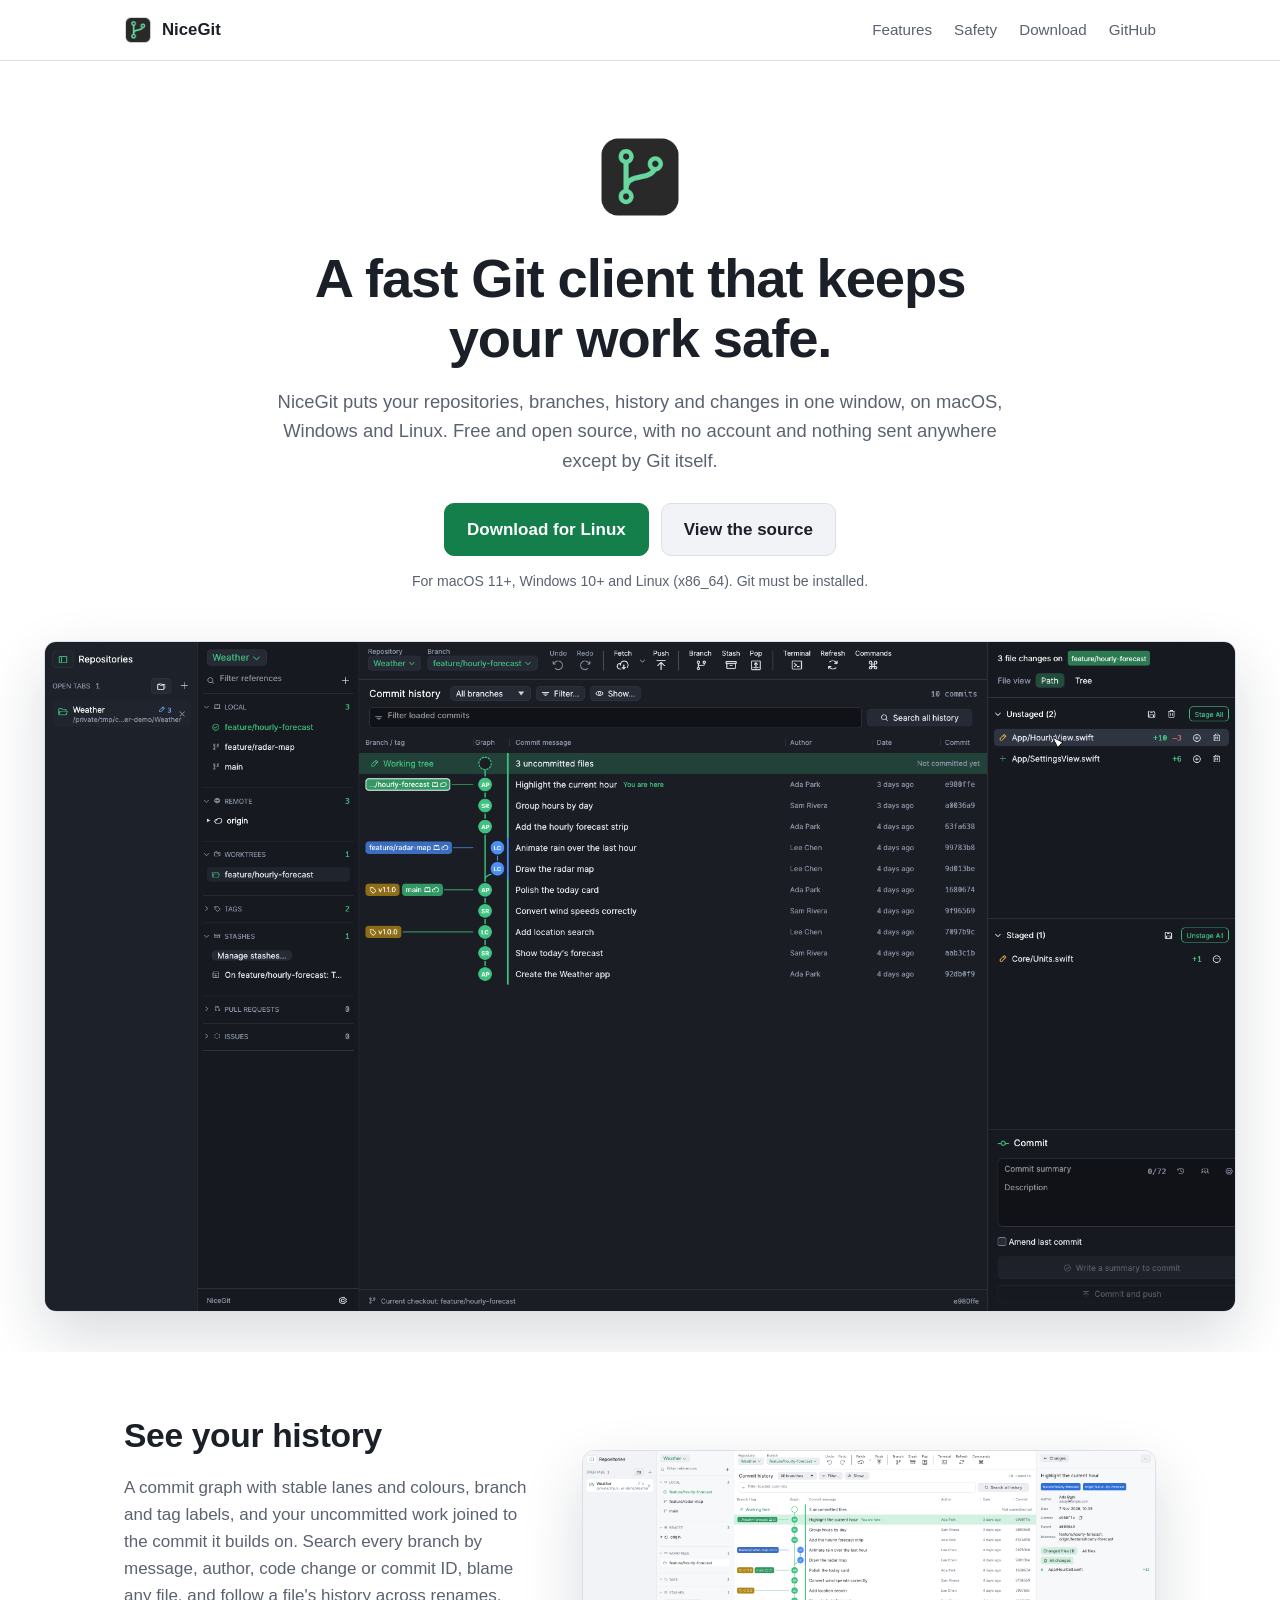
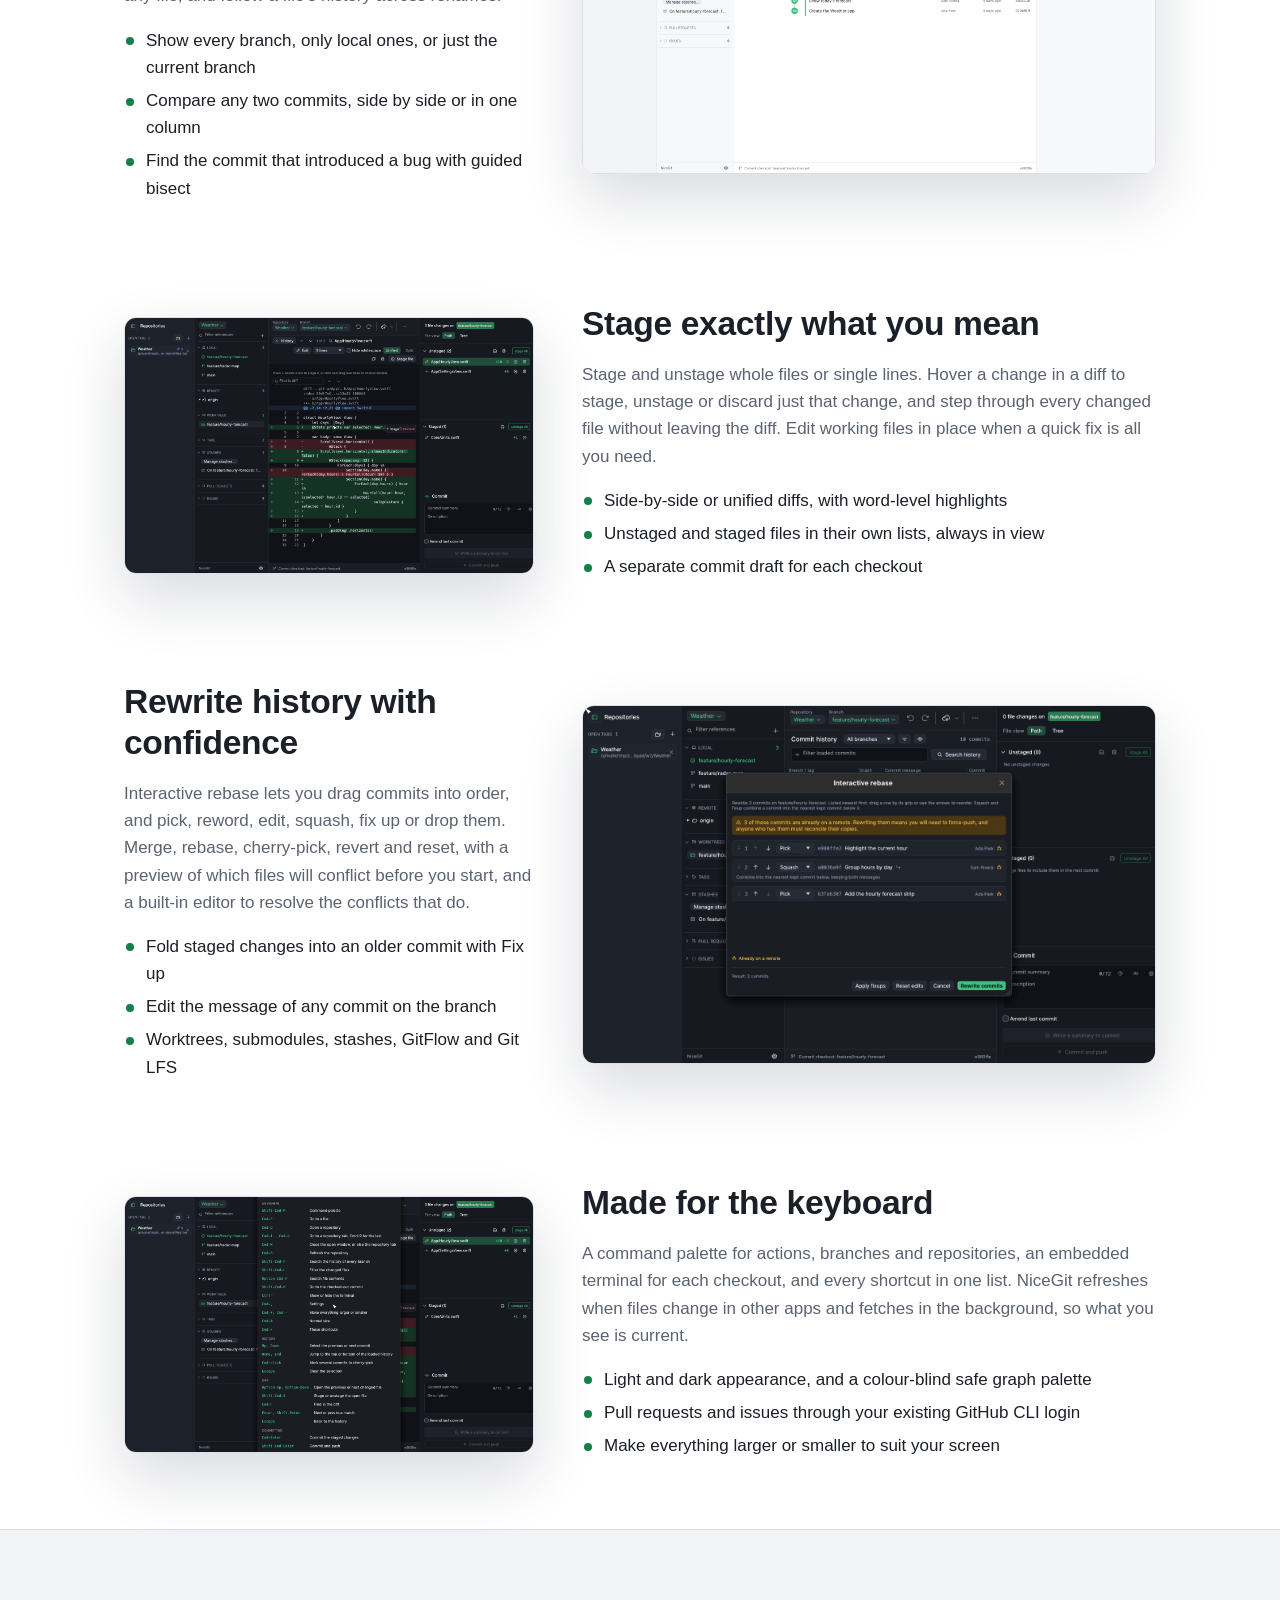
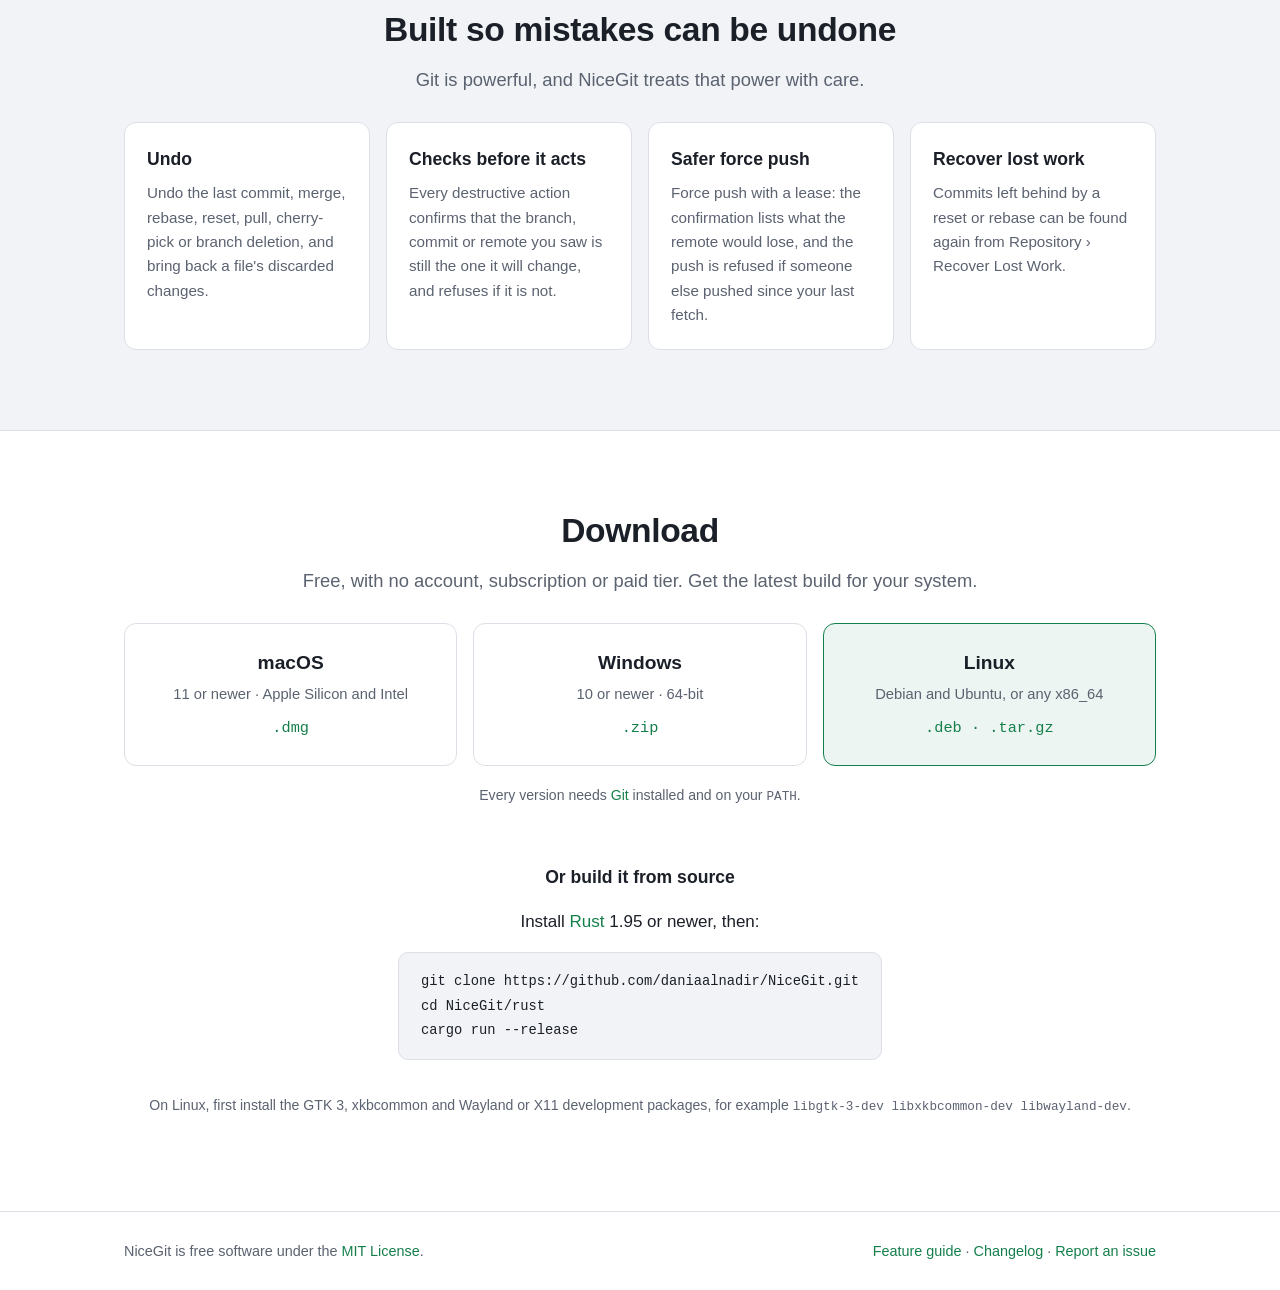
==== site/index.html @ d3bd8206 "Add a GitHub Pages website with screenshots of a demo repository" ====
<!doctype html>
<html lang="en">
<head>
  <meta charset="utf-8">
  <meta name="viewport" content="width=device-width, initial-scale=1">
  <title>NiceGit · A fast, free Git client</title>
  <meta name="description" content="NiceGit is a fast, free and open-source Git client for macOS, Windows and Linux. See your history, stage line by line, and rewrite history safely.">
  <meta property="og:title" content="NiceGit">
  <meta property="og:description" content="A fast, free and open-source Git client for macOS, Windows and Linux.">
  <meta property="og:image" content="https://daniaalnadir.github.io/NiceGit/images/history.png">
  <meta name="color-scheme" content="dark light">
  <link rel="icon" href="images/icon.png">
  <link rel="stylesheet" href="style.css">
</head>
<body>
  <header class="top">
    <div class="wrap top-row">
      <a class="brand" href="#">
        <img src="images/icon.png" alt="" width="28" height="28">
        <span>NiceGit</span>
      </a>
      <nav aria-label="Sections">
        <a href="#features">Features</a>
        <a href="#safety">Safety</a>
        <a href="#download">Download</a>
        <a href="https://github.com/daniaalnadir/NiceGit">GitHub</a>
      </nav>
    </div>
  </header>

  <main>
    <section class="hero">
      <div class="wrap">
        <img class="hero-icon" src="images/icon.png" alt="" width="88" height="88">
        <h1>A fast Git client that keeps your work safe.</h1>
        <p class="lead">
          NiceGit puts your repositories, branches, history and changes in one window, on
          macOS, Windows and Linux. Free and open source, with no account and nothing sent
          anywhere except by Git itself.
        </p>
        <div class="actions">
          <a class="button primary" id="download-primary" href="https://github.com/daniaalnadir/NiceGit/releases/latest">Download NiceGit</a>
          <a class="button" href="https://github.com/daniaalnadir/NiceGit">View the source</a>
        </div>
        <p class="small muted" id="download-note">For macOS 11+, Windows 10+ and Linux (x86_64). Git must be installed.</p>
      </div>
      <div class="wrap wide">
        <figure class="shot hero-shot">
          <img src="images/history.png" width="1920" height="1080"
               alt="NiceGit showing a commit graph with three branches and two tags, the authors and dates of each commit, and a list of staged and unstaged files">
        </figure>
      </div>
    </section>

    <section id="features" class="features">
      <div class="wrap">
        <div class="feature">
          <div class="text">
            <h2>See your history</h2>
            <p>
              A commit graph with stable lanes and colours, branch and tag labels, and your
              uncommitted work joined to the commit it builds on. Search every branch by
              message, author, code change or commit ID, blame any file, and follow a file's
              history across renames.
            </p>
            <ul>
              <li>Show every branch, only local ones, or just the current branch</li>
              <li>Compare any two commits, side by side or in one column</li>
              <li>Find the commit that introduced a bug with guided bisect</li>
            </ul>
          </div>
          <figure class="shot">
            <img src="images/inspector-light.png" width="1920" height="1080" loading="lazy"
                 alt="The light appearance, with a commit selected and its author, date, branches and changed files shown in the inspector">
          </figure>
        </div>

        <div class="feature flip">
          <div class="text">
            <h2>Stage exactly what you mean</h2>
            <p>
              Stage and unstage whole files or single lines. Hover a change in a diff to stage,
              unstage or discard just that change, and step through every changed file without
              leaving the diff. Edit working files in place when a quick fix is all you need.
            </p>
            <ul>
              <li>Side-by-side or unified diffs, with word-level highlights</li>
              <li>Unstaged and staged files in their own lists, always in view</li>
              <li>A separate commit draft for each checkout</li>
            </ul>
          </div>
          <figure class="shot">
            <img src="images/stage-lines.png" width="1440" height="900" loading="lazy"
                 alt="A diff of a Swift file with the changed words highlighted, and Stage and Discard buttons beside the change under the pointer">
          </figure>
        </div>

        <div class="feature">
          <div class="text">
            <h2>Rewrite history with confidence</h2>
            <p>
              Interactive rebase lets you drag commits into order, and pick, reword, edit,
              squash, fix up or drop them. Merge, rebase, cherry-pick, revert and reset, with a
              preview of which files will conflict before you start, and a built-in editor to
              resolve the conflicts that do.
            </p>
            <ul>
              <li>Fold staged changes into an older commit with Fix up</li>
              <li>Edit the message of any commit on the branch</li>
              <li>Worktrees, submodules, stashes, GitFlow and Git LFS</li>
            </ul>
          </div>
          <figure class="shot">
            <img src="images/rebase.png" width="1440" height="900" loading="lazy"
                 alt="The interactive rebase window listing three commits, one set to Squash, with a warning that they are already on a remote">
          </figure>
        </div>

        <div class="feature flip">
          <div class="text">
            <h2>Made for the keyboard</h2>
            <p>
              A command palette for actions, branches and repositories, an embedded terminal
              for each checkout, and every shortcut in one list. NiceGit refreshes when files
              change in other apps and fetches in the background, so what you see is current.
            </p>
            <ul>
              <li>Light and dark appearance, and a colour-blind safe graph palette</li>
              <li>Pull requests and issues through your existing GitHub CLI login</li>
              <li>Make everything larger or smaller to suit your screen</li>
            </ul>
          </div>
          <figure class="shot">
            <img src="images/shortcuts.png" width="1440" height="900" loading="lazy"
                 alt="The keyboard shortcuts list, grouped into Anywhere, History, Diff and Committing">
          </figure>
        </div>
      </div>
    </section>

    <section id="safety" class="safety">
      <div class="wrap">
        <h2>Built so mistakes can be undone</h2>
        <p class="lead">Git is powerful, and NiceGit treats that power with care.</p>
        <div class="cards">
          <div class="card">
            <h3>Undo</h3>
            <p>Undo the last commit, merge, rebase, reset, pull, cherry-pick or branch deletion, and bring back a file's discarded changes.</p>
          </div>
          <div class="card">
            <h3>Checks before it acts</h3>
            <p>Every destructive action confirms that the branch, commit or remote you saw is still the one it will change, and refuses if it is not.</p>
          </div>
          <div class="card">
            <h3>Safer force push</h3>
            <p>Force push with a lease: the confirmation lists what the remote would lose, and the push is refused if someone else pushed since your last fetch.</p>
          </div>
          <div class="card">
            <h3>Recover lost work</h3>
            <p>Commits left behind by a reset or rebase can be found again from Repository › Recover Lost Work.</p>
          </div>
        </div>
      </div>
    </section>

    <section id="download" class="download">
      <div class="wrap">
        <h2>Download</h2>
        <p class="lead">Free, with no account, subscription or paid tier. Get the latest build for your system.</p>
        <div class="platforms">
          <a class="platform" data-os="mac" href="https://github.com/daniaalnadir/NiceGit/releases/latest">
            <strong>macOS</strong>
            <span>11 or newer · Apple Silicon and Intel</span>
            <code>.dmg</code>
          </a>
          <a class="platform" data-os="windows" href="https://github.com/daniaalnadir/NiceGit/releases/latest">
            <strong>Windows</strong>
            <span>10 or newer · 64-bit</span>
            <code>.zip</code>
          </a>
          <a class="platform" data-os="linux" href="https://github.com/daniaalnadir/NiceGit/releases/latest">
            <strong>Linux</strong>
            <span>Debian and Ubuntu, or any x86_64</span>
            <code>.deb · .tar.gz</code>
          </a>
        </div>
        <p class="muted small">Every version needs <a href="https://git-scm.com/downloads">Git</a> installed and on your <code>PATH</code>.</p>

        <h3 class="build-title">Or build it from source</h3>
        <p>Install <a href="https://rustup.rs">Rust</a> 1.95 or newer, then:</p>
        <pre><code>git clone https://github.com/daniaalnadir/NiceGit.git
cd NiceGit/rust
cargo run --release</code></pre>
        <p class="muted small">
          On Linux, first install the GTK 3, xkbcommon and Wayland or X11 development packages,
          for example <code>libgtk-3-dev libxkbcommon-dev libwayland-dev</code>.
        </p>
      </div>
    </section>
  </main>

  <footer>
    <div class="wrap footer-row">
      <span>NiceGit is free software under the <a href="https://github.com/daniaalnadir/NiceGit/blob/main/LICENSE">MIT License</a>.</span>
      <span>
        <a href="https://github.com/daniaalnadir/NiceGit/blob/main/docs/FEATURES.md">Feature guide</a> ·
        <a href="https://github.com/daniaalnadir/NiceGit/blob/main/CHANGELOG.md">Changelog</a> ·
        <a href="https://github.com/daniaalnadir/NiceGit/issues">Report an issue</a>
      </span>
    </div>
  </footer>

  <script>
    // Name the visitor's system on the main button and highlight its download.
    (function () {
      var ua = navigator.userAgent;
      var os = /Mac/.test(ua) && !/iPhone|iPad/.test(ua) ? "mac" : /Windows/.test(ua) ? "windows" : /Linux/.test(ua) && !/Android/.test(ua) ? "linux" : null;
      var names = { mac: "macOS", windows: "Windows", linux: "Linux" };
      if (!os) return;
      document.getElementById("download-primary").textContent = "Download for " + names[os];
      var card = document.querySelector('.platform[data-os="' + os + '"]');
      if (card) card.classList.add("current");
    })();
  </script>
</body>
</html>
---- site/style.css ----
/* NiceGit's website. Colours follow the app's own dark and light themes (rust/crates/nicegit/src/theme.rs). */

:root {
  --bg: #15181e;
  --surface: #1d2129;
  --card: #20242d;
  --border: #2e333e;
  --text: #e8ebf0;
  --muted: #8a93a6;
  --accent: #3fc17f;
  --accent-text: #0d1a12;
  --accent-soft: rgba(63, 193, 127, 0.12);
  --shadow: 0 24px 60px rgba(0, 0, 0, 0.45);
  --radius: 12px;
  color-scheme: dark;
}

@media (prefers-color-scheme: light) {
  :root {
    --bg: #ffffff;
    --surface: #f1f3f6;
    --card: #ffffff;
    --border: #dce0e6;
    --text: #1b1f27;
    --muted: #5b6270;
    --accent: #157f4b;
    --accent-text: #ffffff;
    --accent-soft: rgba(21, 127, 75, 0.08);
    --shadow: 0 24px 60px rgba(20, 30, 50, 0.16);
    color-scheme: light;
  }
}

* { box-sizing: border-box; }

html { scroll-behavior: smooth; }

/* Sections reached from the menu clear the sticky header. */
section[id] { scroll-margin-top: 60px; }

body {
  margin: 0;
  background: var(--bg);
  color: var(--text);
  font: 17px/1.6 -apple-system, BlinkMacSystemFont, "Segoe UI", Inter, Roboto, "Helvetica Neue", Arial, sans-serif;
  -webkit-font-smoothing: antialiased;
}

a { color: var(--accent); text-decoration: none; }
a:hover { text-decoration: underline; }

code, pre { font-family: ui-monospace, "SF Mono", Menlo, Consolas, monospace; font-size: 0.9em; }

.wrap { max-width: 1080px; margin: 0 auto; padding: 0 24px; }
.wrap.wide { max-width: 1240px; }

.muted { color: var(--muted); }
.small { font-size: 0.88rem; }

/* Header */

.top {
  position: sticky;
  top: 0;
  z-index: 10;
  background: color-mix(in srgb, var(--bg) 85%, transparent);
  backdrop-filter: blur(12px);
  -webkit-backdrop-filter: blur(12px);
  border-bottom: 1px solid var(--border);
}

.top-row { display: flex; align-items: center; justify-content: space-between; height: 60px; gap: 16px; }

.brand { display: flex; align-items: center; gap: 10px; color: var(--text); font-weight: 650; font-size: 1.05rem; }
.brand:hover { text-decoration: none; }
.brand img { border-radius: 7px; }

nav { display: flex; gap: 22px; }
nav a { color: var(--muted); font-size: 0.95rem; }
nav a:hover { color: var(--text); text-decoration: none; }

/* Hero */

.hero { padding: 72px 0 40px; text-align: center; overflow: hidden; }
.hero-icon { border-radius: 20px; margin-bottom: 20px; }

h1 {
  font-size: clamp(2.1rem, 5vw, 3.4rem);
  line-height: 1.1;
  letter-spacing: -0.02em;
  margin: 0 auto 18px;
  max-width: 14em;
}

h2 { font-size: clamp(1.6rem, 3.2vw, 2.1rem); line-height: 1.2; letter-spacing: -0.01em; margin: 0 0 14px; }
h3 { font-size: 1.1rem; margin: 0 0 8px; }

.lead { color: var(--muted); font-size: 1.15rem; max-width: 40em; margin: 0 auto 28px; }

.actions { display: flex; flex-wrap: wrap; gap: 12px; justify-content: center; margin-bottom: 14px; }

.button {
  display: inline-block;
  padding: 12px 22px;
  border-radius: 10px;
  border: 1px solid var(--border);
  background: var(--surface);
  color: var(--text);
  font-weight: 600;
}
.button:hover { text-decoration: none; border-color: var(--accent); }
.button.primary { background: var(--accent); border-color: var(--accent); color: var(--accent-text); }
.button.primary:hover { filter: brightness(1.08); }

.shot { margin: 0; }
.shot img {
  display: block;
  width: 100%;
  height: auto;
  border-radius: var(--radius);
  border: 1px solid var(--border);
  box-shadow: var(--shadow);
}

.hero-shot { margin-top: 48px; }

/* Features */

.features { padding: 64px 0; }

.feature {
  display: grid;
  grid-template-columns: 5fr 7fr;
  gap: 48px;
  align-items: center;
  margin-bottom: 96px;
}
.feature:last-child { margin-bottom: 0; }
.feature.flip .text { order: 2; }

.feature p { color: var(--muted); }
.feature ul { padding: 0; margin: 16px 0 0; list-style: none; }
.feature li { position: relative; padding-left: 22px; margin: 6px 0; }
.feature li::before {
  content: "";
  position: absolute;
  left: 2px;
  top: 0.62em;
  width: 8px;
  height: 8px;
  border-radius: 50%;
  background: var(--accent);
}

/* Safety */

.safety { padding: 80px 0; background: var(--surface); border-block: 1px solid var(--border); text-align: center; }
.cards { display: grid; grid-template-columns: repeat(4, 1fr); gap: 16px; text-align: left; }
.card { background: var(--card); border: 1px solid var(--border); border-radius: var(--radius); padding: 22px; }
.card p { color: var(--muted); margin: 0; font-size: 0.95rem; }

/* Download */

.download { padding: 80px 0; text-align: center; }
.platforms { display: grid; grid-template-columns: repeat(3, 1fr); gap: 16px; margin-bottom: 18px; }

.platform {
  display: flex;
  flex-direction: column;
  gap: 4px;
  padding: 24px;
  border-radius: var(--radius);
  border: 1px solid var(--border);
  background: var(--card);
  color: var(--text);
}
.platform:hover { text-decoration: none; border-color: var(--accent); }
.platform strong { font-size: 1.2rem; }
.platform span { color: var(--muted); font-size: 0.92rem; }
.platform code { color: var(--accent); margin-top: 6px; }
.platform.current { border-color: var(--accent); background: var(--accent-soft); }

.build-title { margin-top: 56px; }

pre {
  display: inline-block;
  text-align: left;
  background: var(--surface);
  border: 1px solid var(--border);
  border-radius: 10px;
  padding: 16px 22px;
  margin: 0 0 12px;
  max-width: 100%;
  overflow-x: auto;
}

/* Footer */

footer { border-top: 1px solid var(--border); padding: 28px 0; color: var(--muted); font-size: 0.9rem; }
.footer-row { display: flex; flex-wrap: wrap; justify-content: space-between; gap: 12px; }

/* Narrow screens */

@media (max-width: 860px) {
  .feature { grid-template-columns: 1fr; gap: 24px; margin-bottom: 64px; }
  .feature.flip .text { order: 0; }
  .cards { grid-template-columns: 1fr 1fr; }
  .platforms { grid-template-columns: 1fr; }
}

@media (max-width: 560px) {
  .wrap { padding: 0 16px; }
  nav { gap: 14px; }
  nav a:not(:last-child):not([href="#download"]) { display: none; }
  .hero { padding-top: 48px; }
  .cards { grid-template-columns: 1fr; }
}
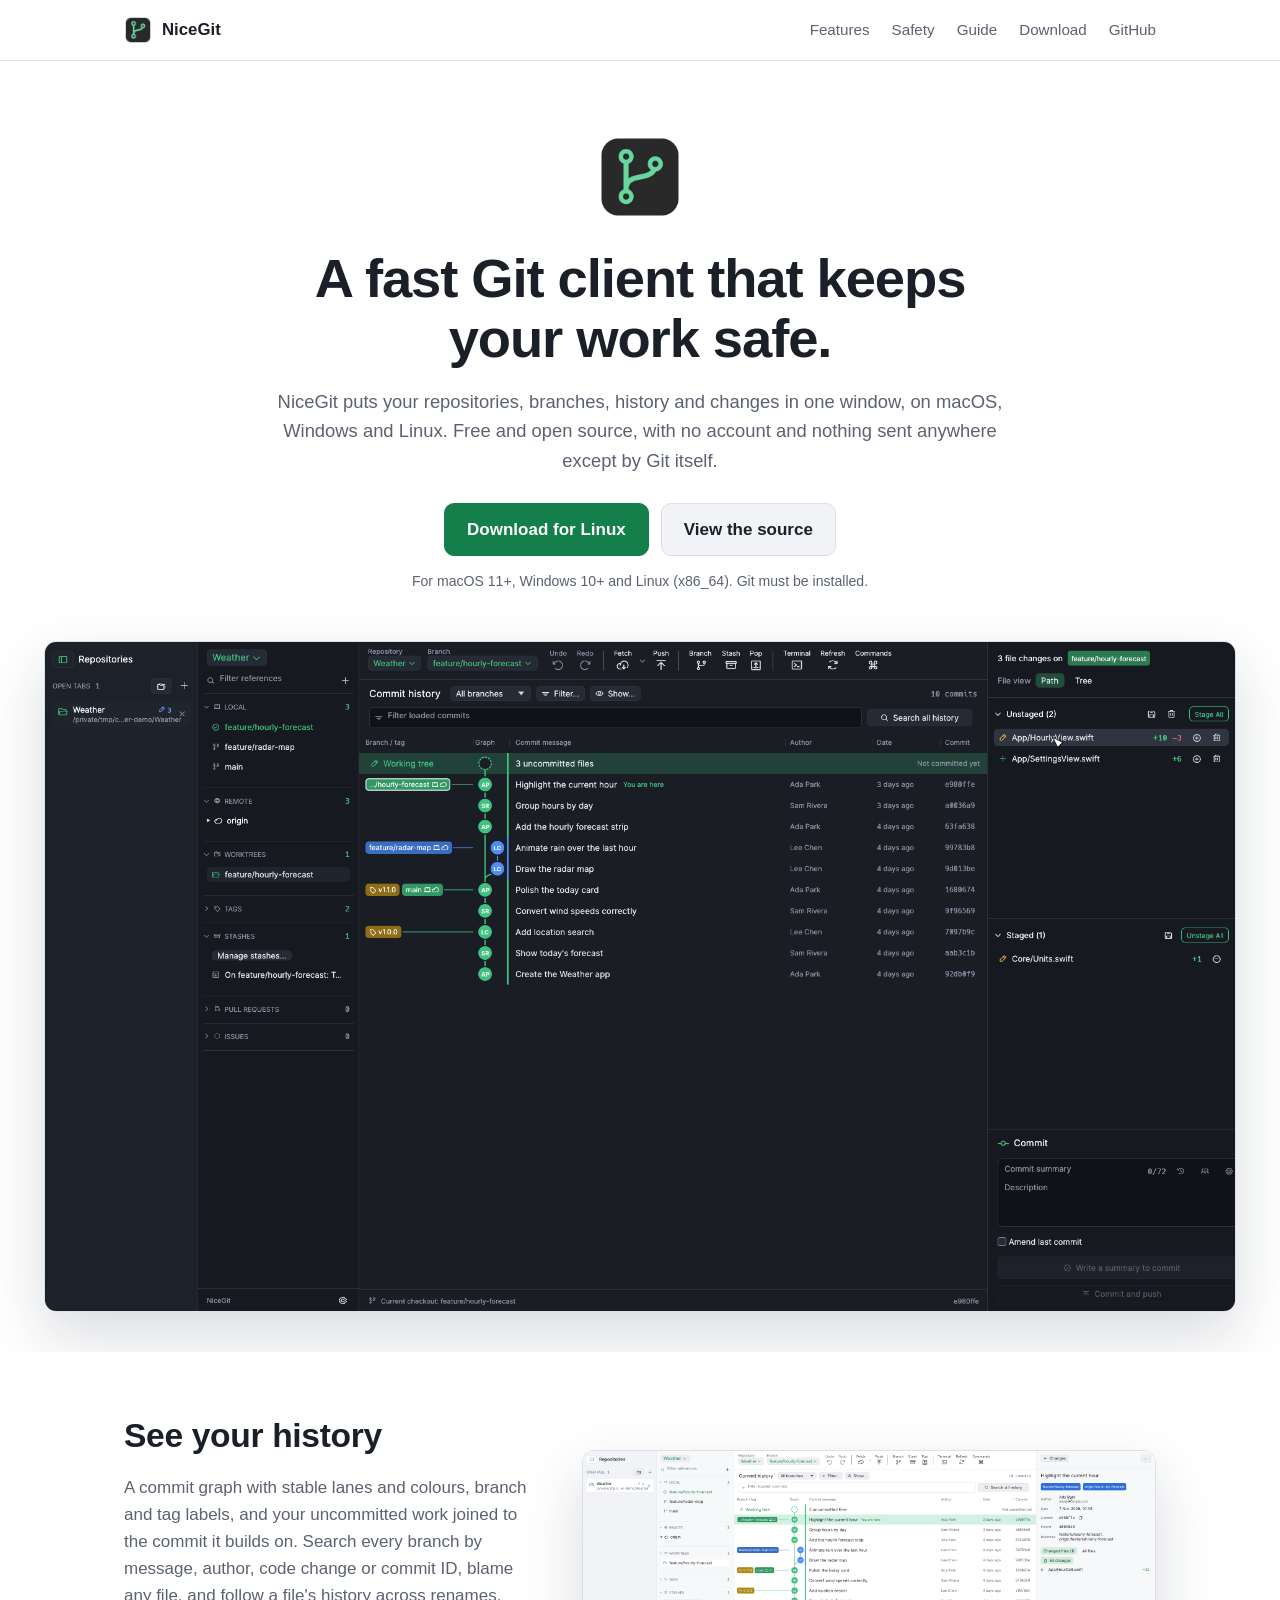
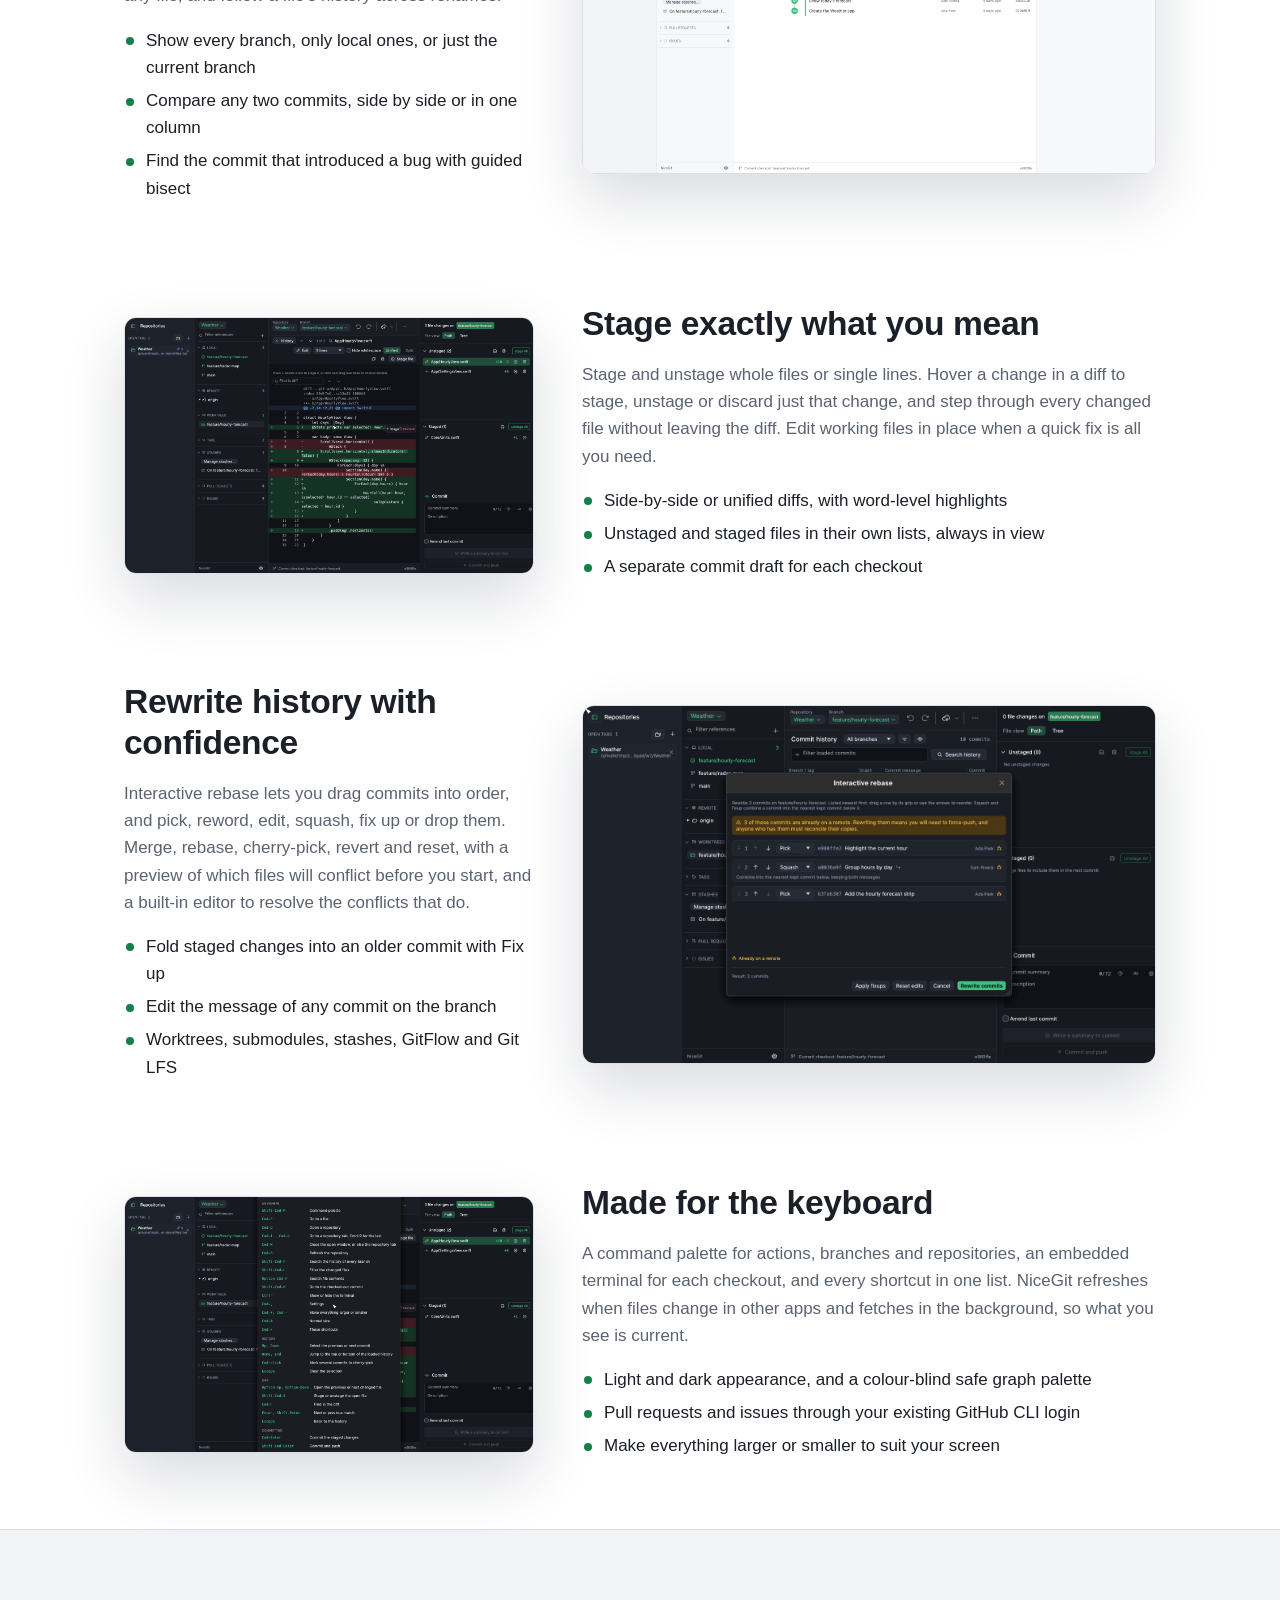
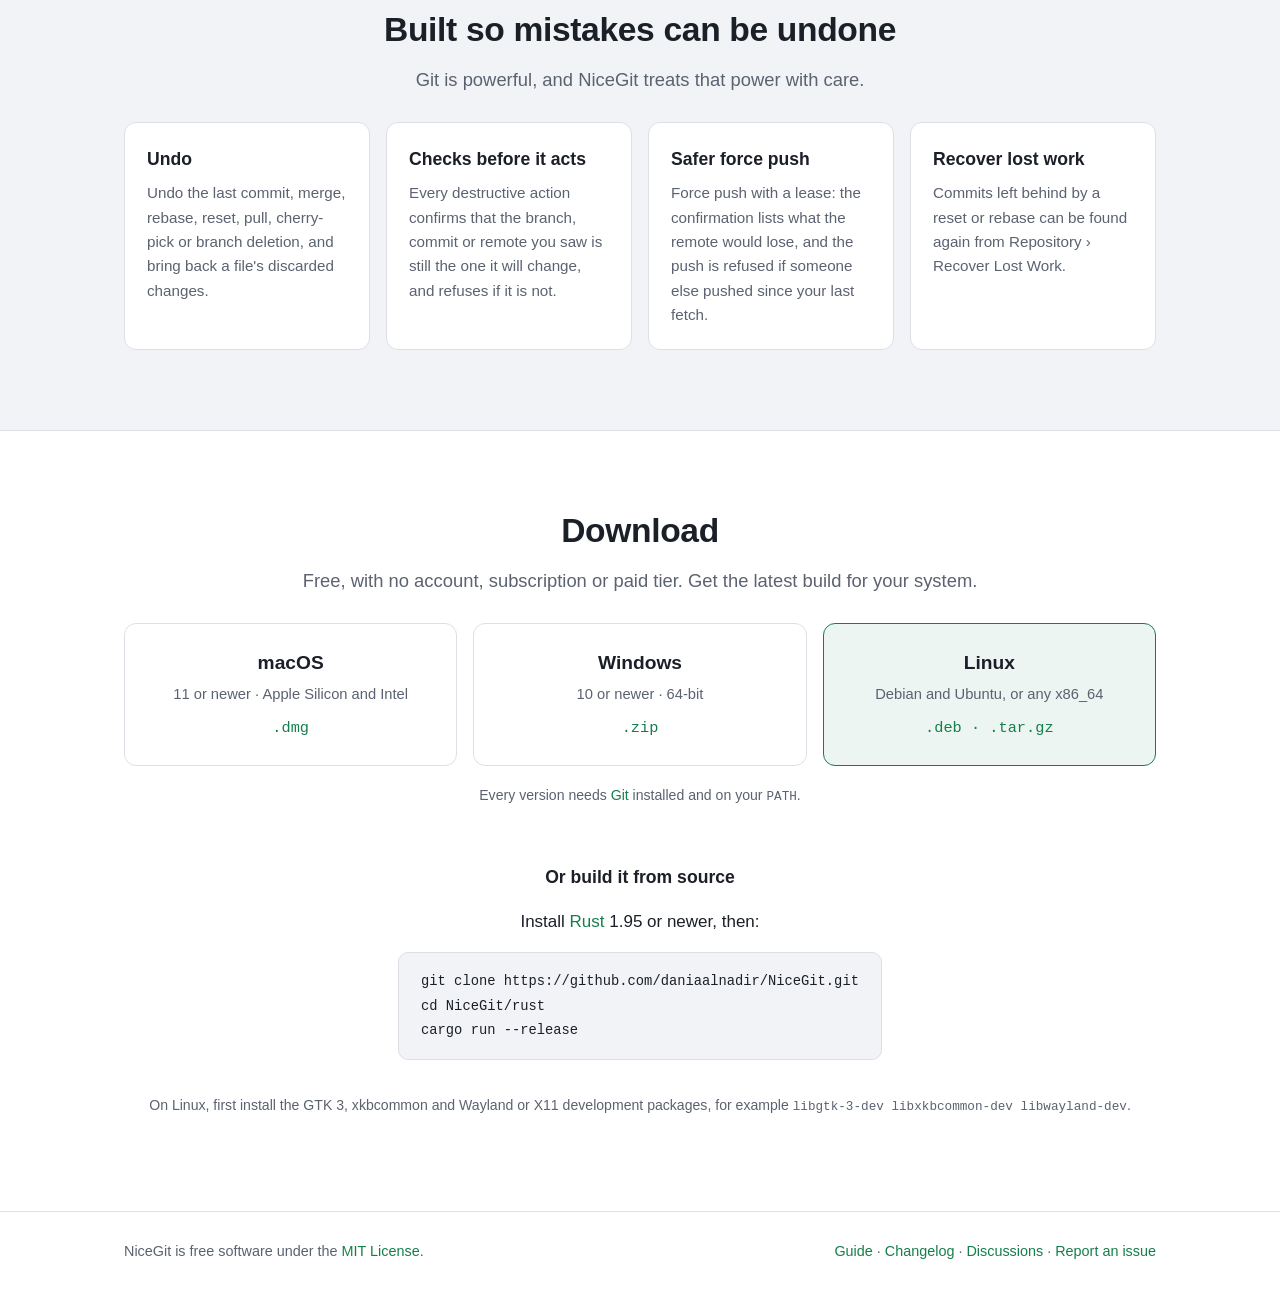
==== commit 6fd1991d: "Add package-manager publishing, optional Windows signing, a feature request template, and a website " ====
--- a/site/index.html
+++ b/site/index.html
@@ -22,6 +22,7 @@
       <nav aria-label="Sections">
         <a href="#features">Features</a>
         <a href="#safety">Safety</a>
+        <a href="guide.html">Guide</a>
         <a href="#download">Download</a>
         <a href="https://github.com/daniaalnadir/NiceGit">GitHub</a>
       </nav>
@@ -203,8 +204,9 @@
     <div class="wrap footer-row">
       <span>NiceGit is free software under the <a href="https://github.com/daniaalnadir/NiceGit/blob/main/LICENSE">MIT License</a>.</span>
       <span>
-        <a href="https://github.com/daniaalnadir/NiceGit/blob/main/docs/FEATURES.md">Feature guide</a> ·
+        <a href="guide.html">Guide</a> ·
         <a href="https://github.com/daniaalnadir/NiceGit/blob/main/CHANGELOG.md">Changelog</a> ·
+        <a href="https://github.com/daniaalnadir/NiceGit/discussions">Discussions</a> ·
         <a href="https://github.com/daniaalnadir/NiceGit/issues">Report an issue</a>
       </span>
     </div>
--- a/site/style.css
+++ b/site/style.css
@@ -194,6 +194,23 @@
   overflow-x: auto;
 }
 
+/* Guide */
+
+.guide { display: grid; grid-template-columns: 200px minmax(0, 1fr); gap: 48px; padding-top: 48px; padding-bottom: 80px; }
+.toc { position: sticky; top: 84px; align-self: start; display: flex; flex-direction: column; gap: 6px; font-size: 0.92rem; }
+.toc strong { color: var(--muted); font-size: 0.78rem; text-transform: uppercase; letter-spacing: 0.06em; margin-bottom: 4px; }
+.toc a { color: var(--muted); }
+.toc a:hover { color: var(--text); text-decoration: none; }
+.doc h1 { text-align: left; margin: 0 0 12px; max-width: none; font-size: clamp(2rem, 4vw, 2.6rem); }
+.doc h2 { margin-top: 48px; }
+.doc section { scroll-margin-top: 72px; }
+.doc li { margin: 6px 0; }
+.doc .shot { margin: 20px 0; }
+.lead-left { color: var(--muted); font-size: 1.1rem; margin: 0 0 12px; }
+.note { background: var(--surface); border: 1px solid var(--border); border-radius: 10px; padding: 10px 14px; font-size: 0.92rem; color: var(--muted); }
+kbd { font-family: ui-monospace, "SF Mono", Menlo, Consolas, monospace; font-size: 0.85em; padding: 1px 6px; border: 1px solid var(--border); border-bottom-width: 2px; border-radius: 5px; background: var(--surface); white-space: nowrap; }
+nav a[aria-current="page"] { color: var(--text); }
+
 /* Footer */
 
 footer { border-top: 1px solid var(--border); padding: 28px 0; color: var(--muted); font-size: 0.9rem; }
@@ -202,6 +219,9 @@
 /* Narrow screens */
 
 @media (max-width: 860px) {
+  .guide { grid-template-columns: 1fr; gap: 24px; }
+  .toc { position: static; flex-direction: row; flex-wrap: wrap; gap: 6px 14px; }
+  .toc strong { width: 100%; }
   .feature { grid-template-columns: 1fr; gap: 24px; margin-bottom: 64px; }
   .feature.flip .text { order: 0; }
   .cards { grid-template-columns: 1fr 1fr; }
@@ -211,7 +231,7 @@
 @media (max-width: 560px) {
   .wrap { padding: 0 16px; }
   nav { gap: 14px; }
-  nav a:not(:last-child):not([href="#download"]) { display: none; }
+  nav a:not(:last-child):not([href$="#download"]) { display: none; }
   .hero { padding-top: 48px; }
   .cards { grid-template-columns: 1fr; }
 }
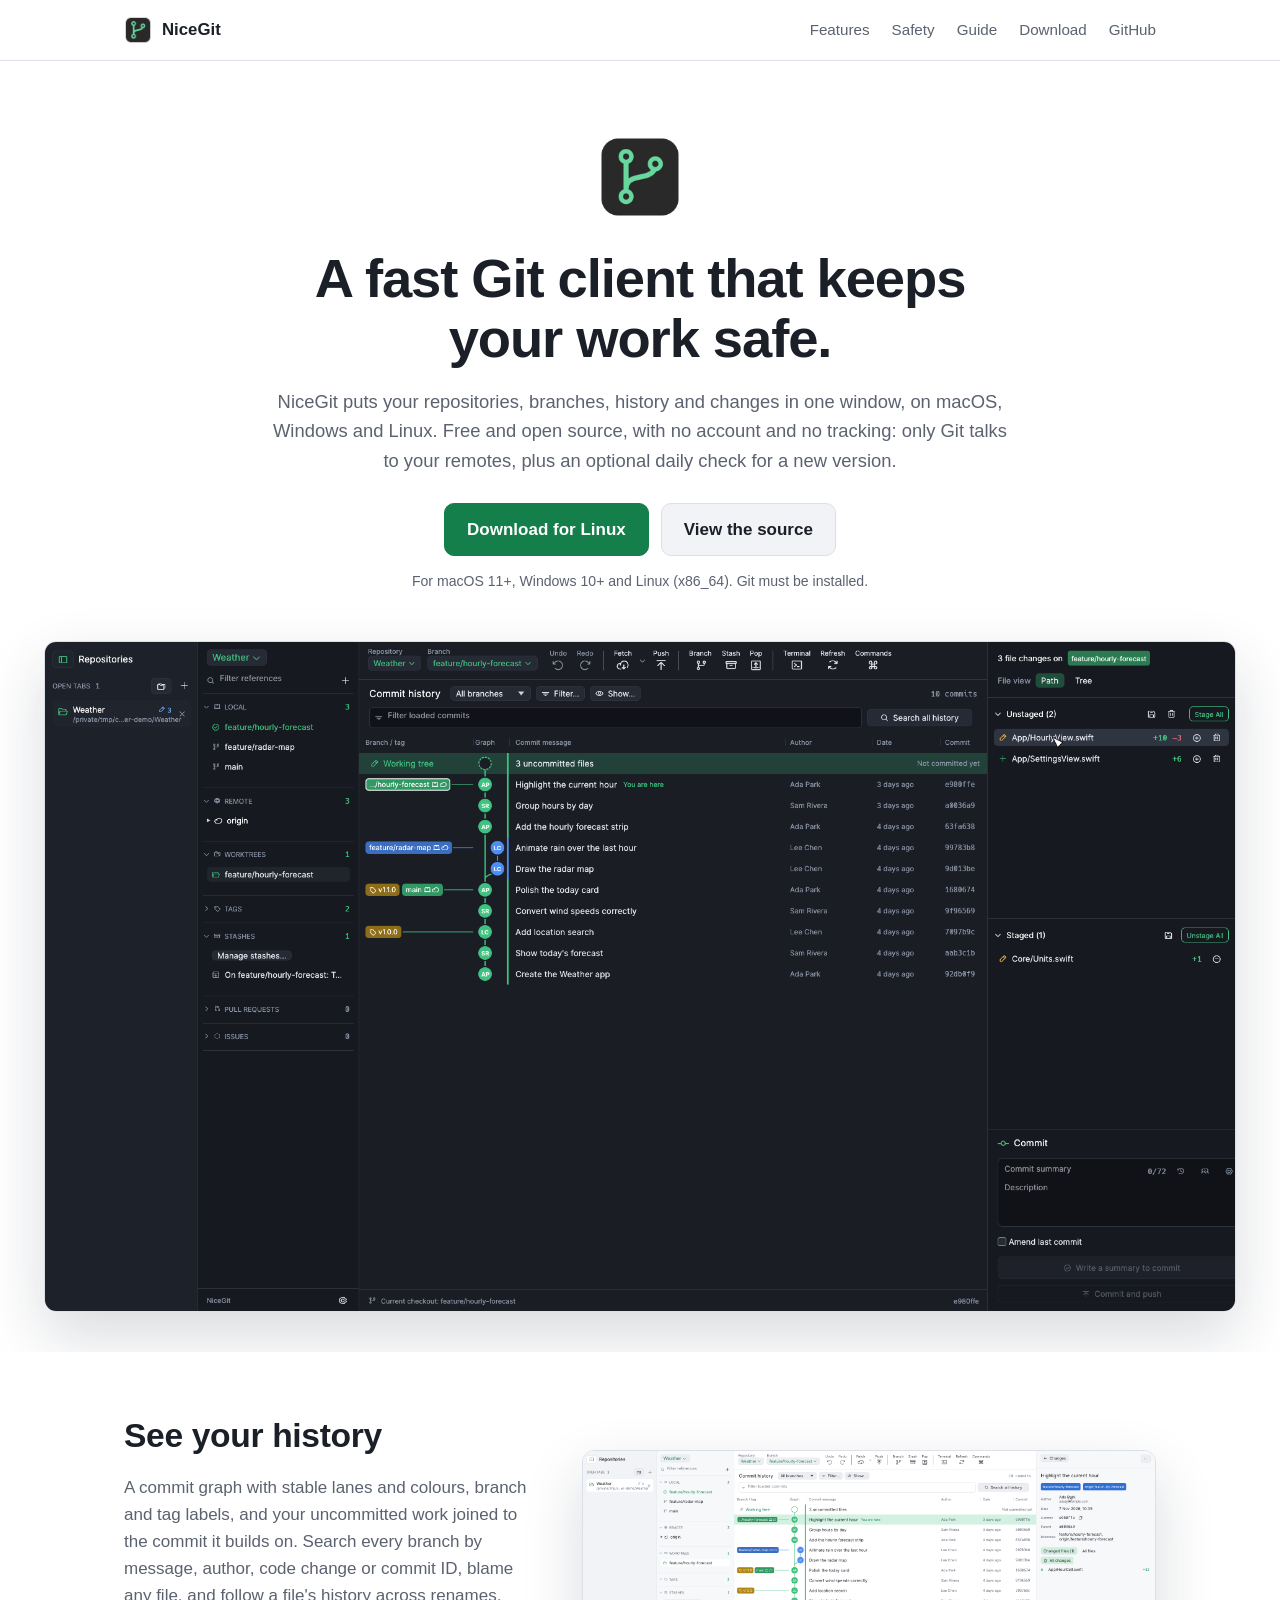
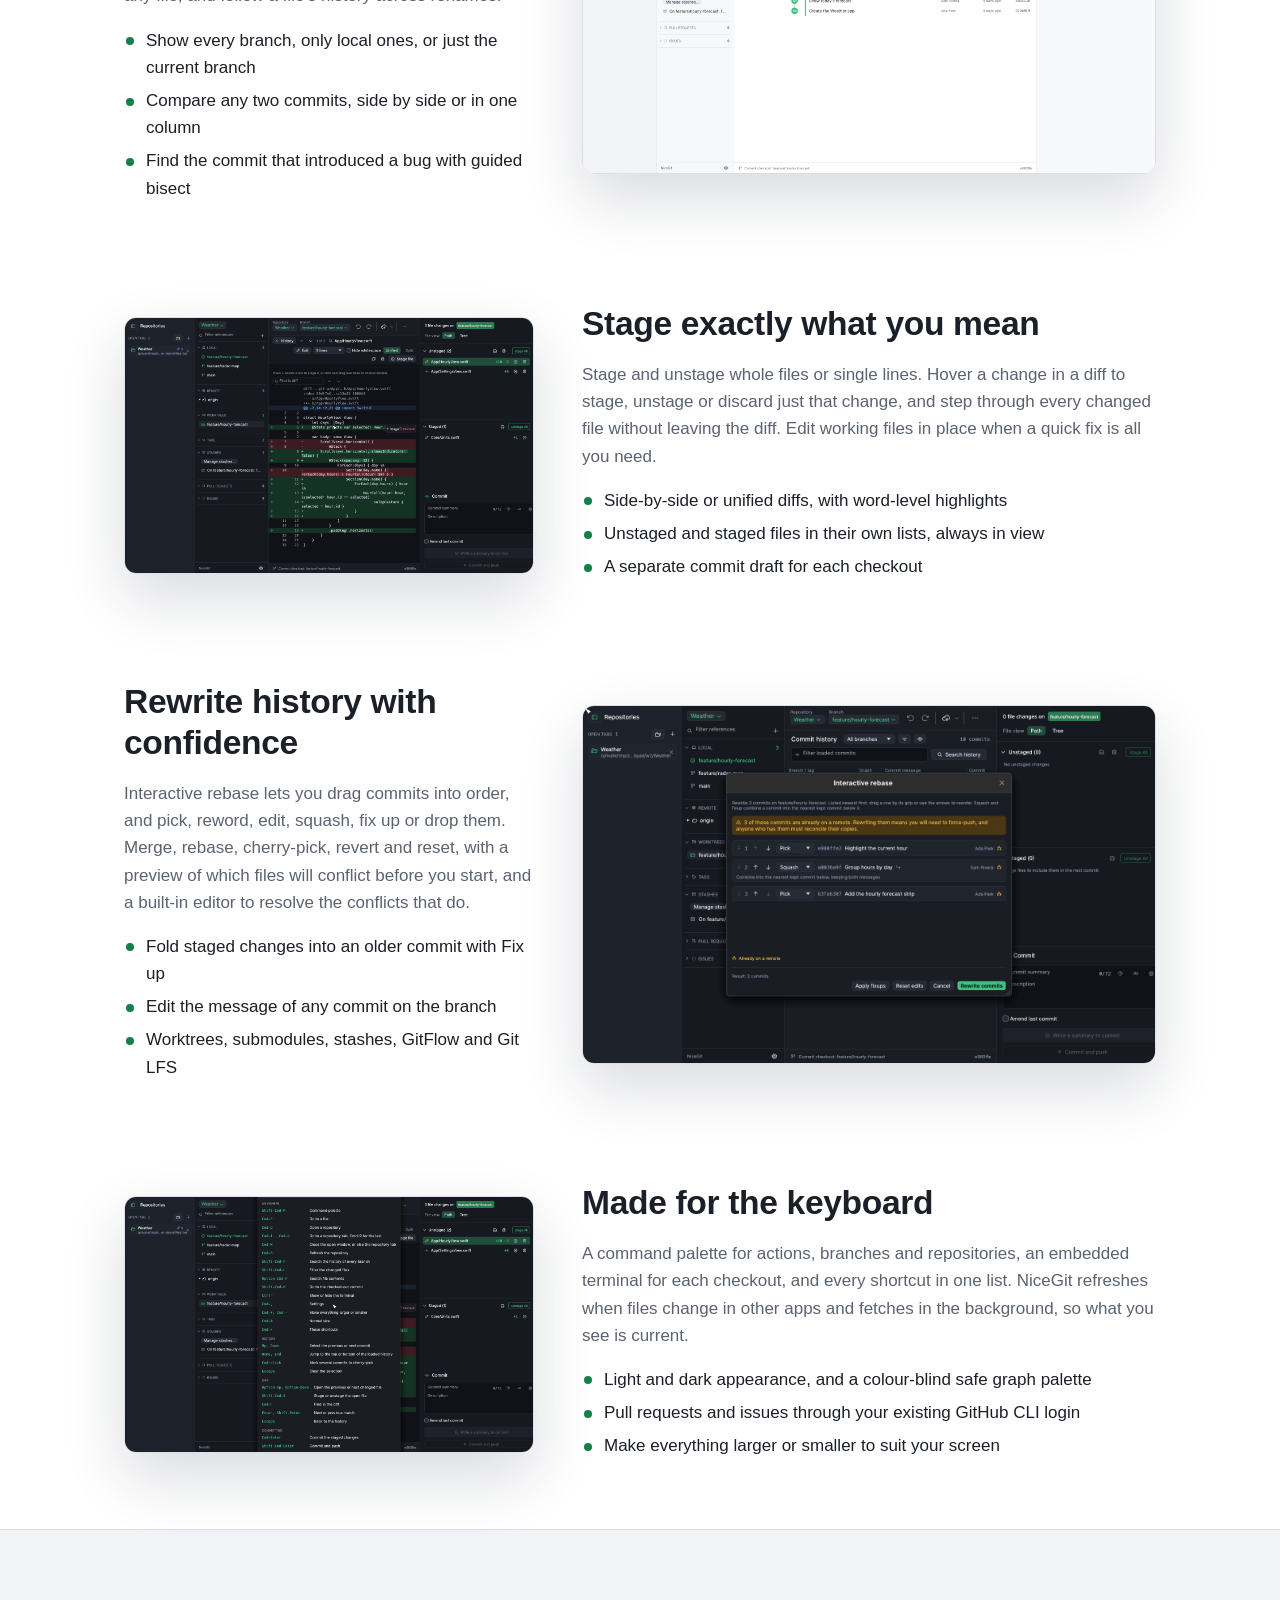
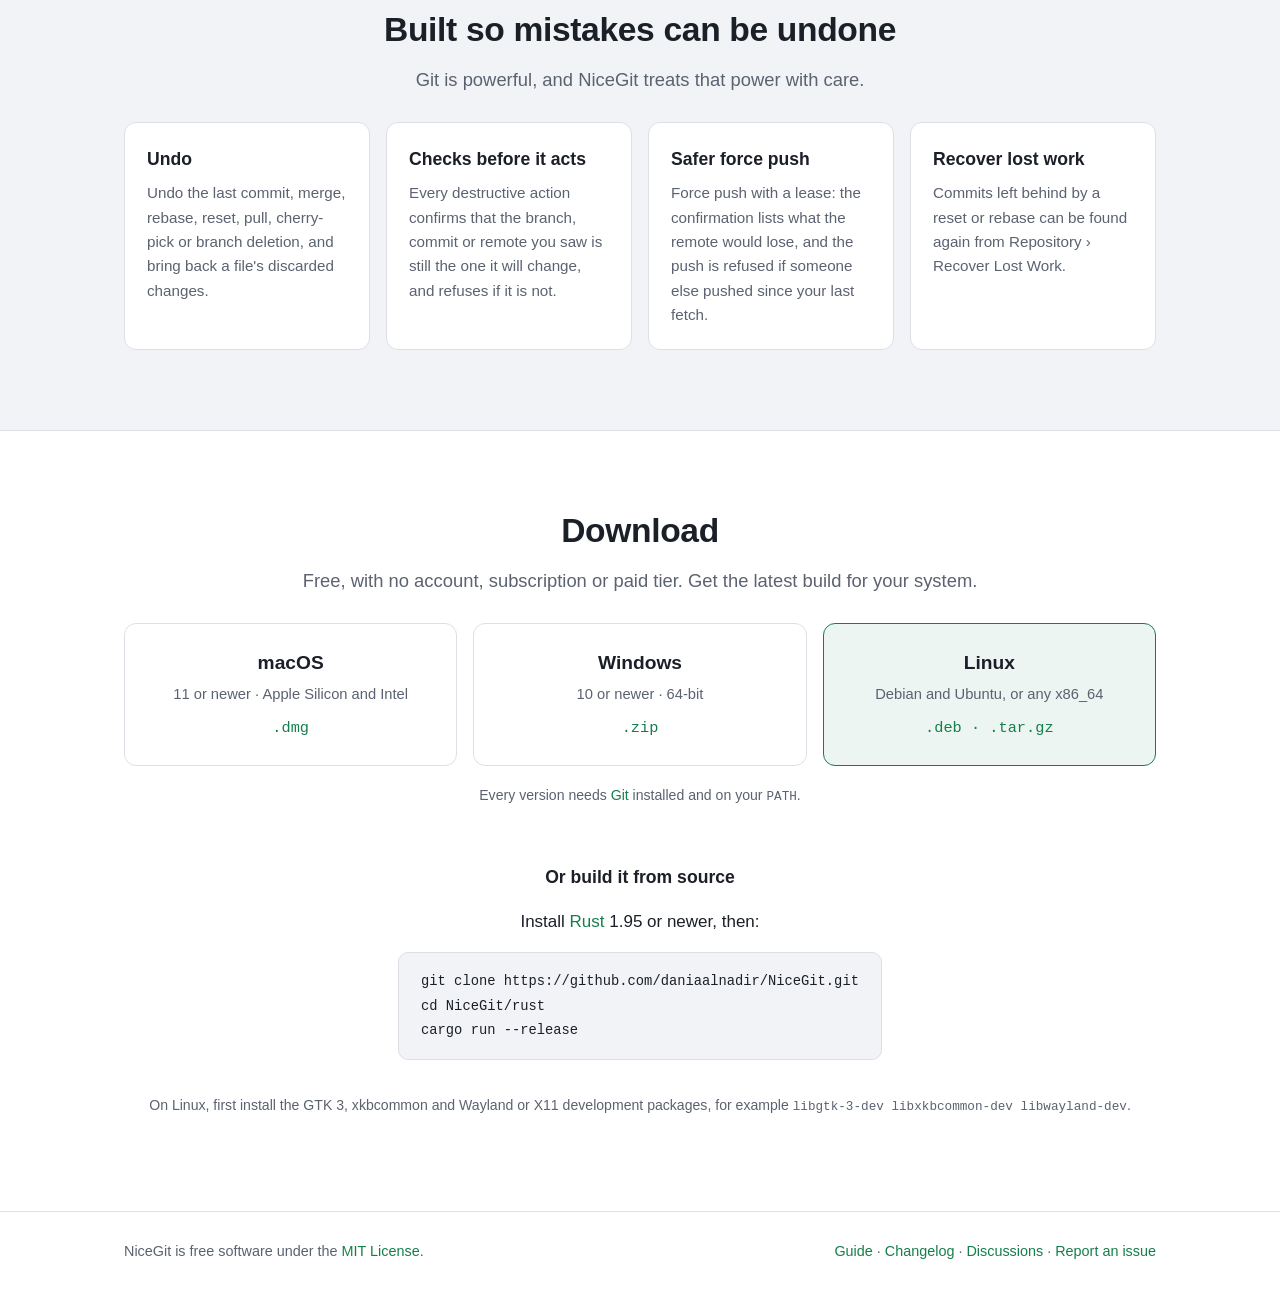
==== commit bd6619db: "Mention the update check on the website" ====
--- a/site/index.html
+++ b/site/index.html
@@ -36,8 +36,8 @@
         <h1>A fast Git client that keeps your work safe.</h1>
         <p class="lead">
           NiceGit puts your repositories, branches, history and changes in one window, on
-          macOS, Windows and Linux. Free and open source, with no account and nothing sent
-          anywhere except by Git itself.
+          macOS, Windows and Linux. Free and open source, with no account and no tracking:
+          only Git talks to your remotes, plus an optional daily check for a new version.
         </p>
         <div class="actions">
           <a class="button primary" id="download-primary" href="https://github.com/daniaalnadir/NiceGit/releases/latest">Download NiceGit</a>
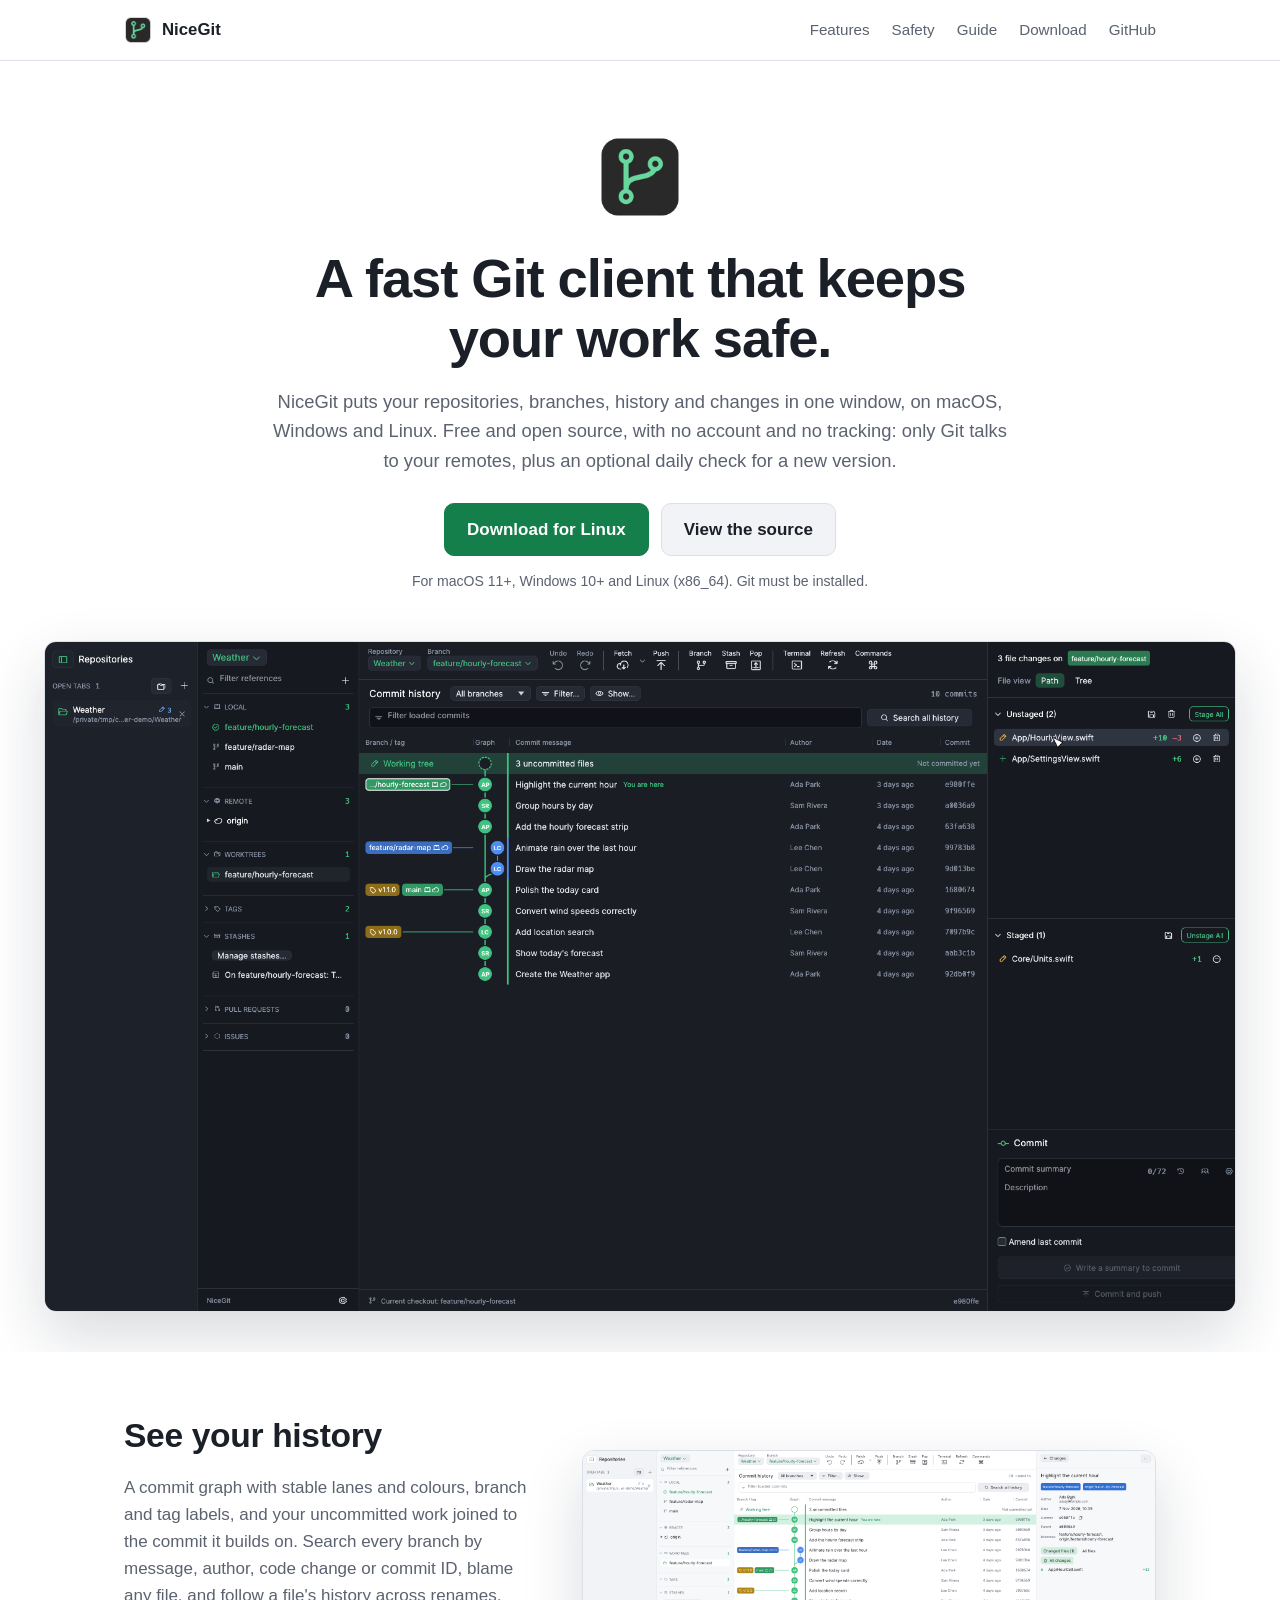
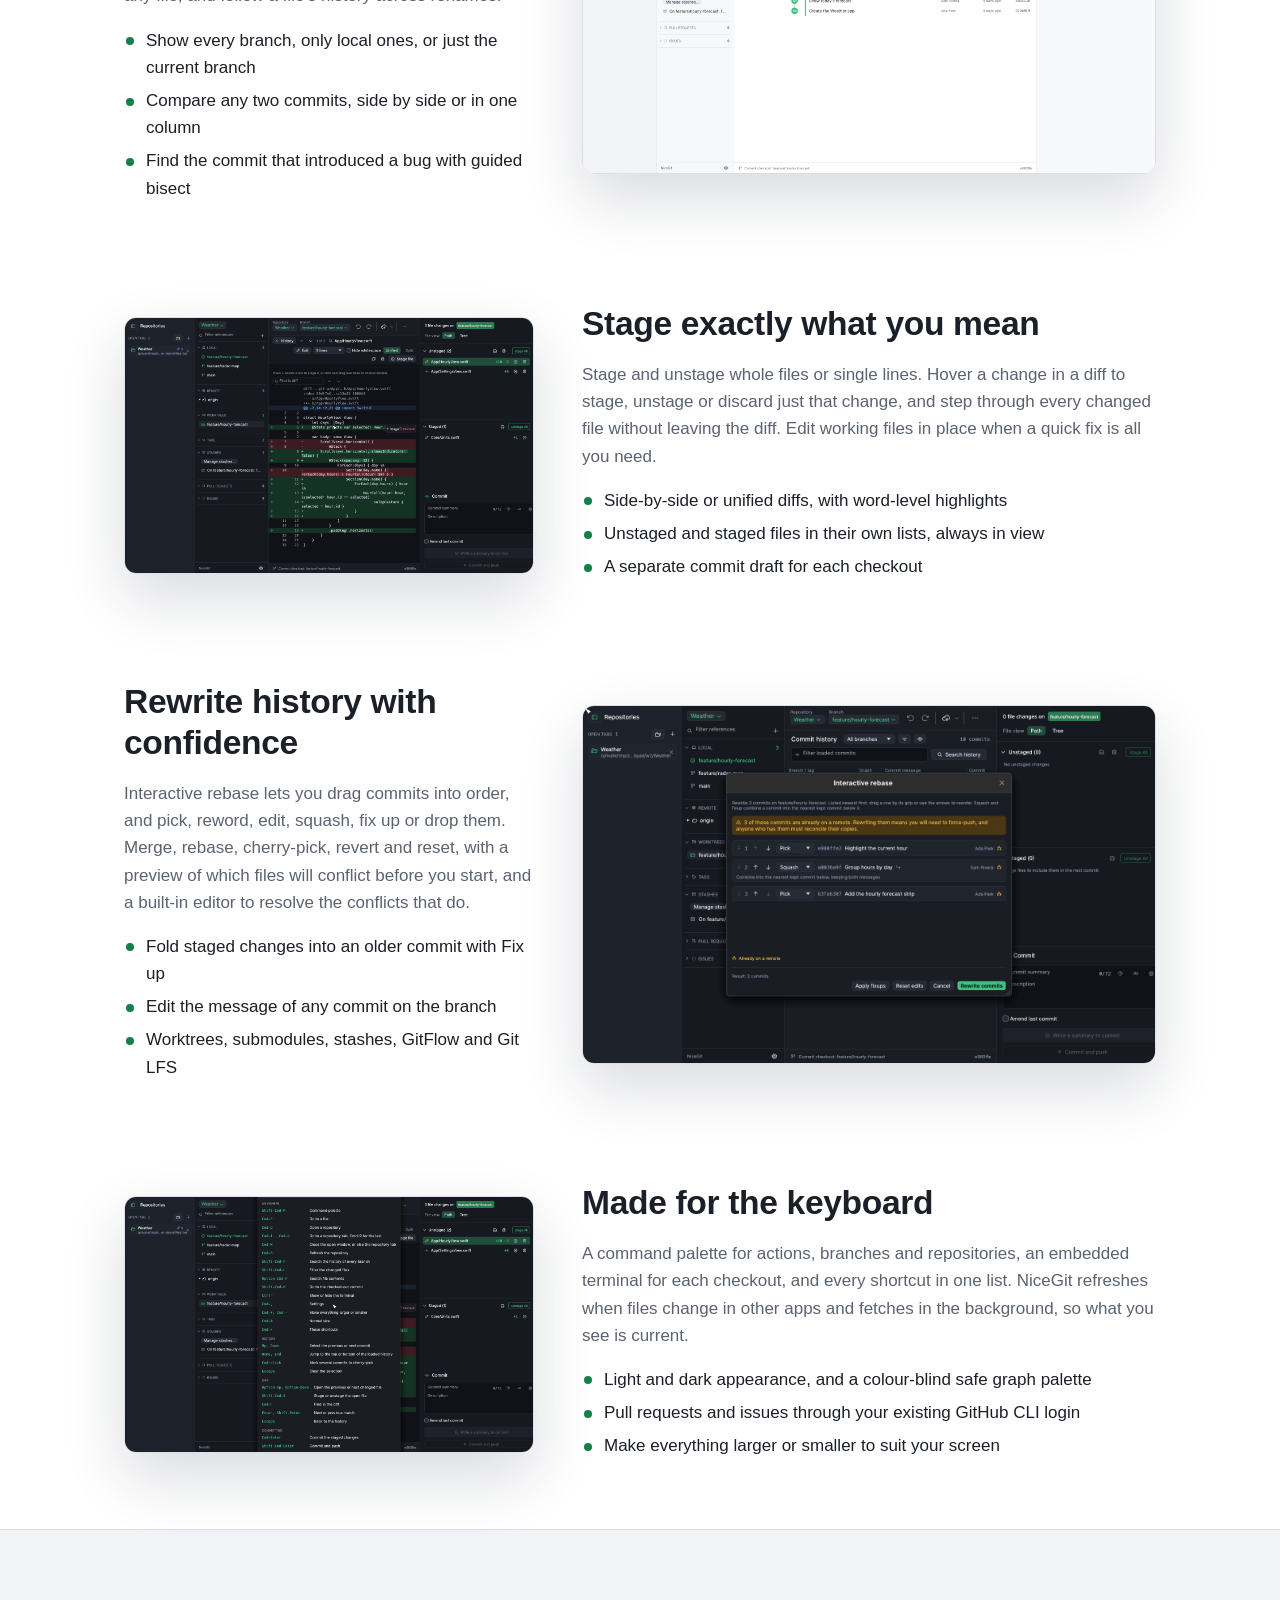
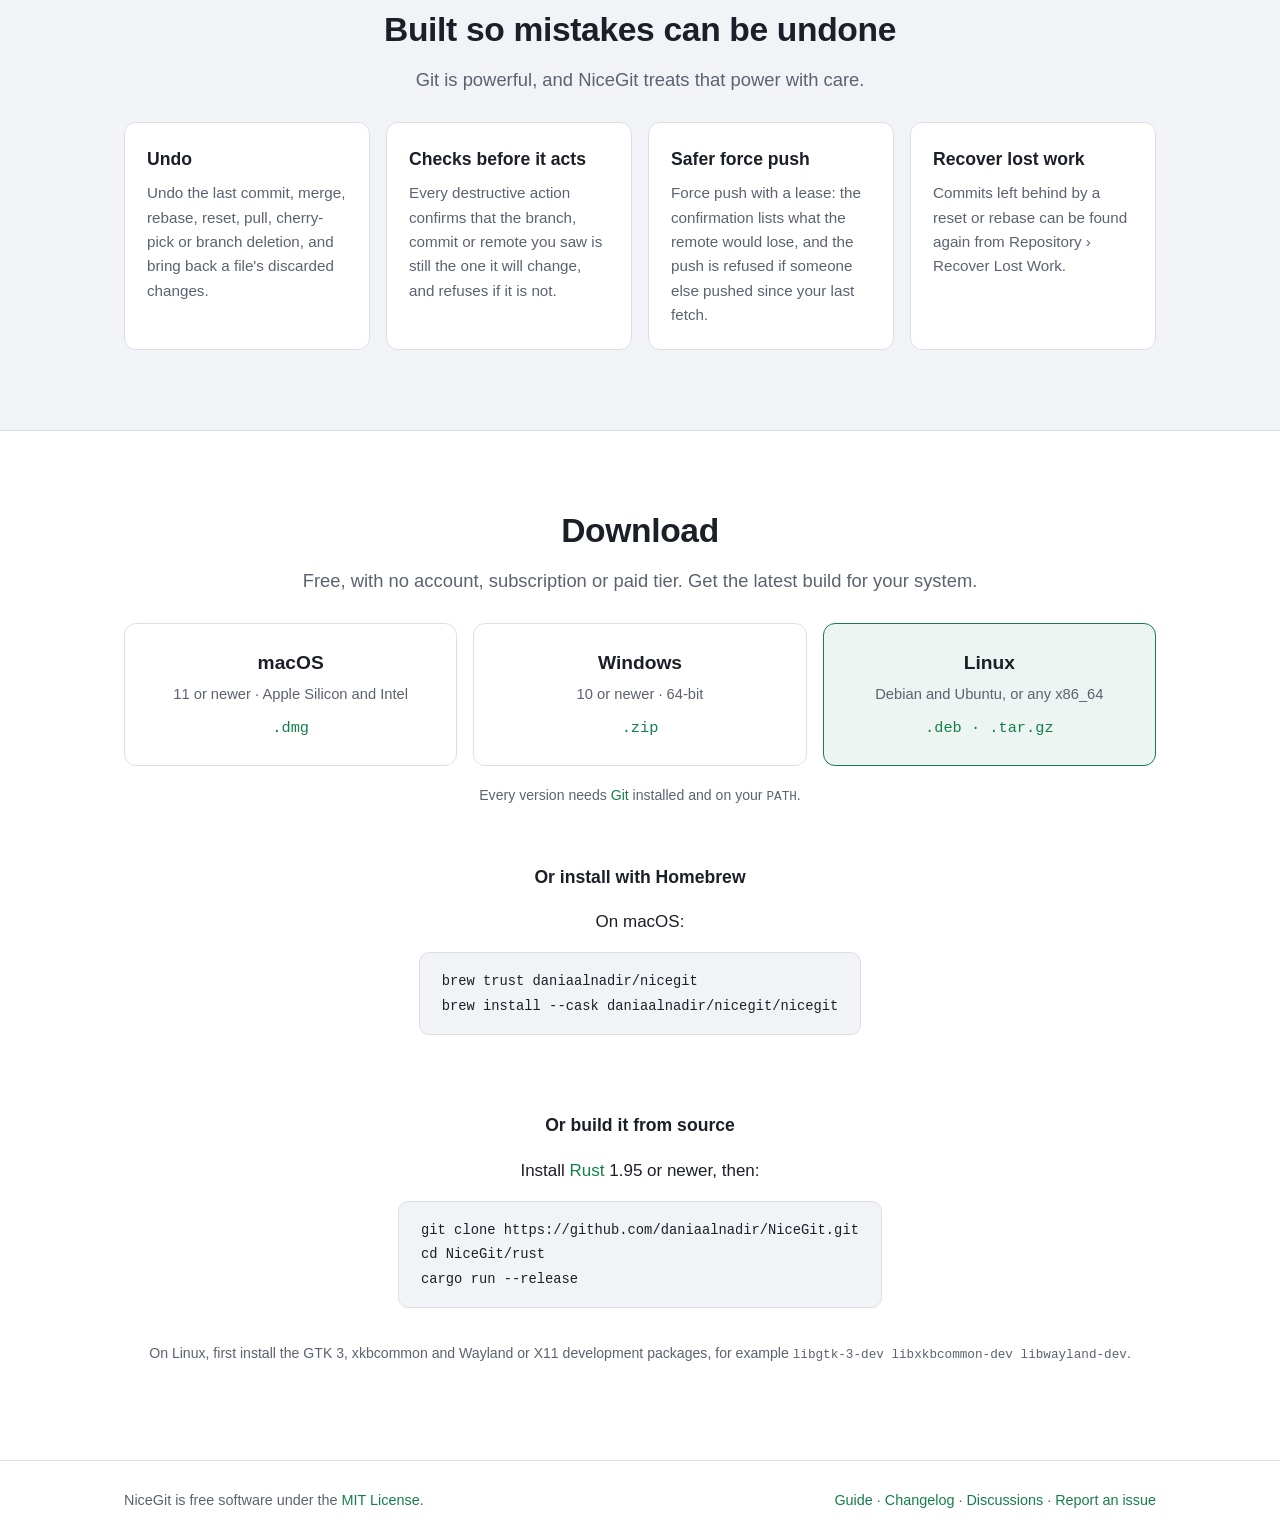
==== commit 17afb079: "Document installing NiceGit with Homebrew" ====
--- a/site/index.html
+++ b/site/index.html
@@ -187,6 +187,11 @@
         </div>
         <p class="muted small">Every version needs <a href="https://git-scm.com/downloads">Git</a> installed and on your <code>PATH</code>.</p>
 
+        <h3 class="build-title">Or install with Homebrew</h3>
+        <p>On macOS:</p>
+        <pre><code>brew trust daniaalnadir/nicegit
+brew install --cask daniaalnadir/nicegit/nicegit</code></pre>
+
         <h3 class="build-title">Or build it from source</h3>
         <p>Install <a href="https://rustup.rs">Rust</a> 1.95 or newer, then:</p>
         <pre><code>git clone https://github.com/daniaalnadir/NiceGit.git
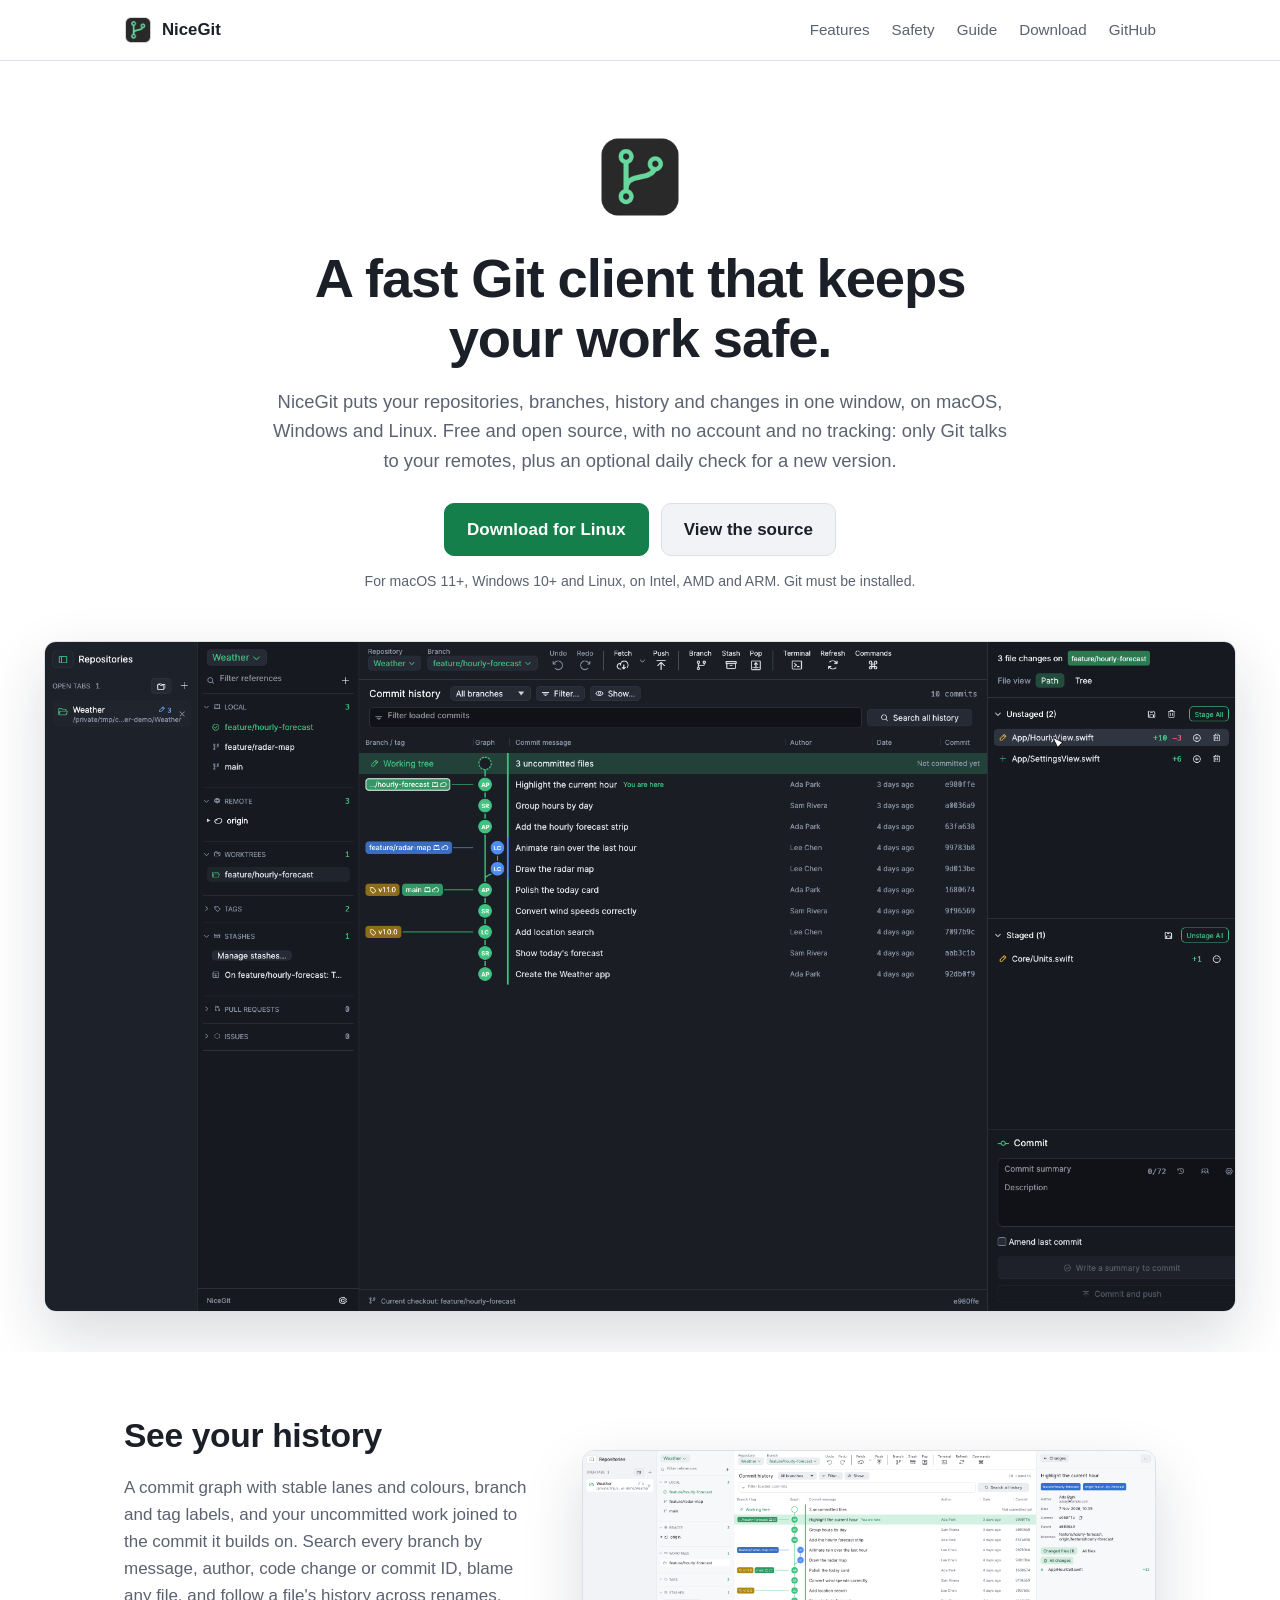
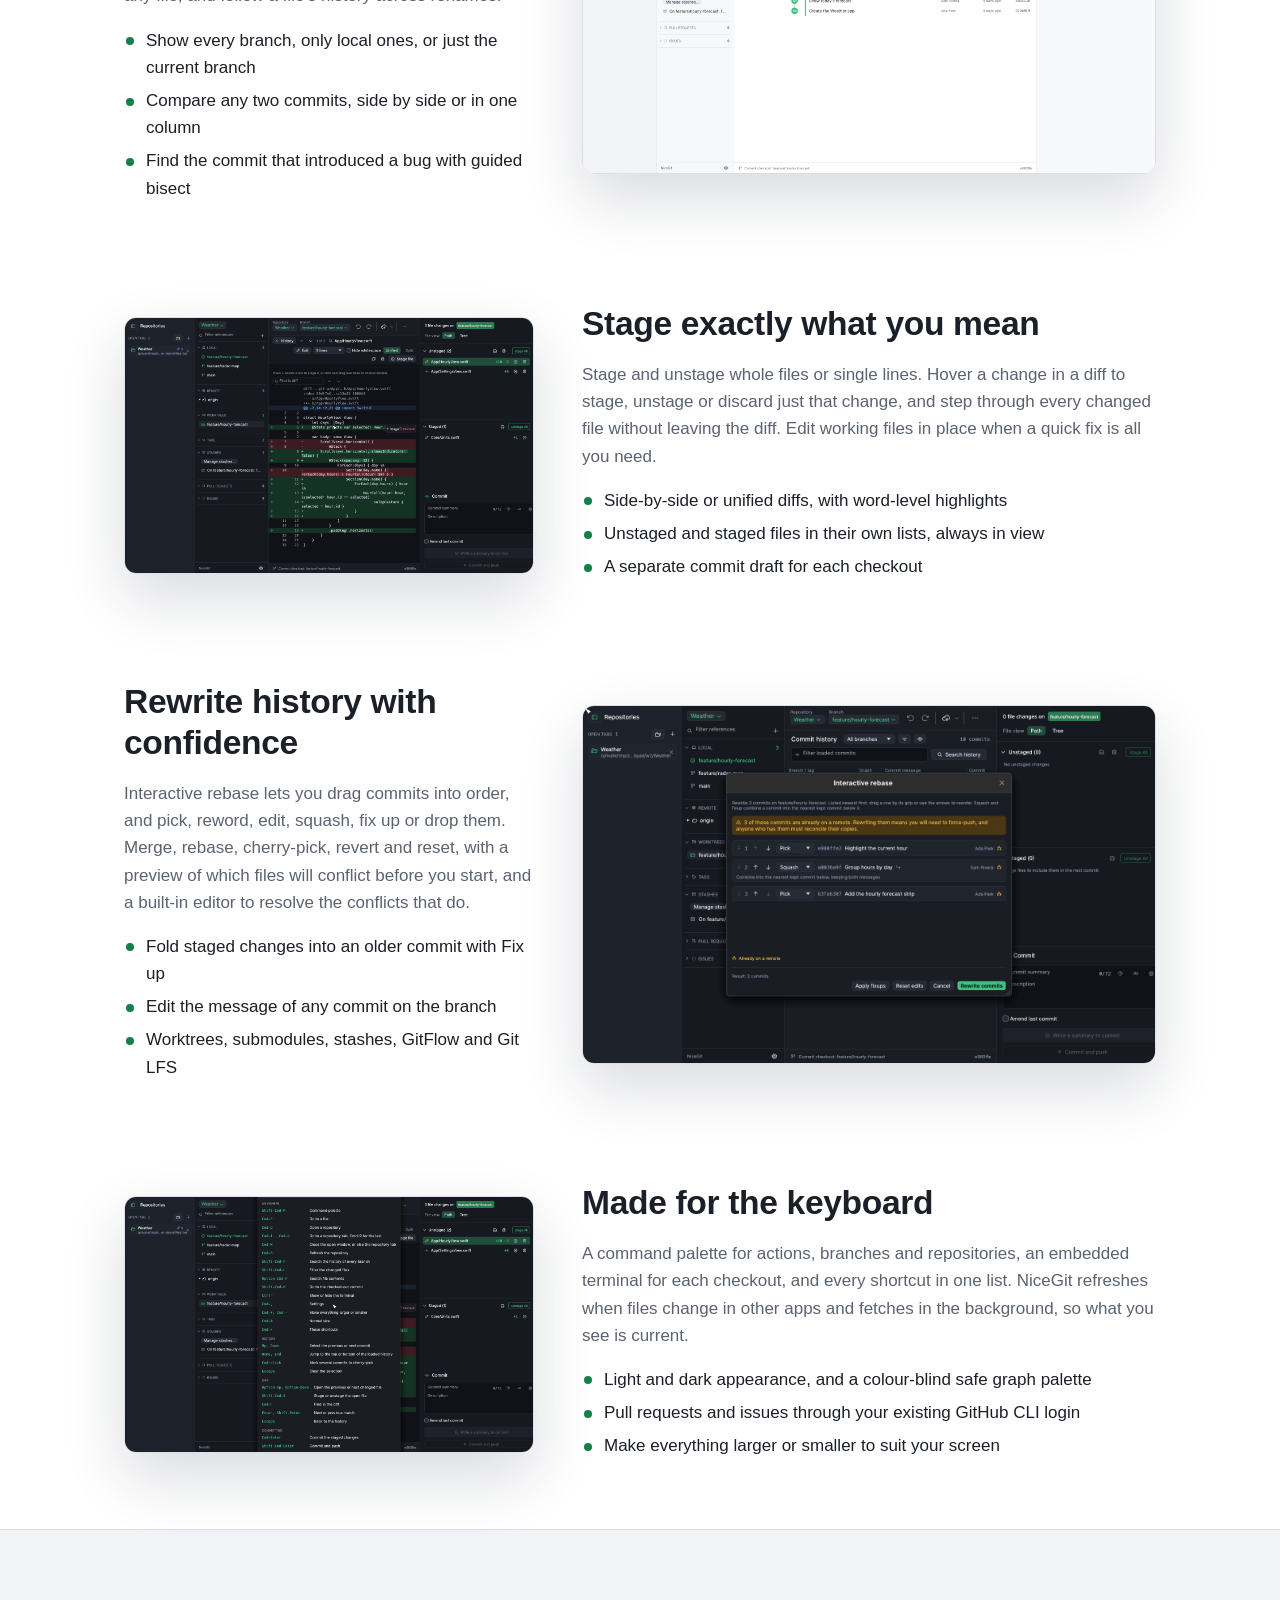
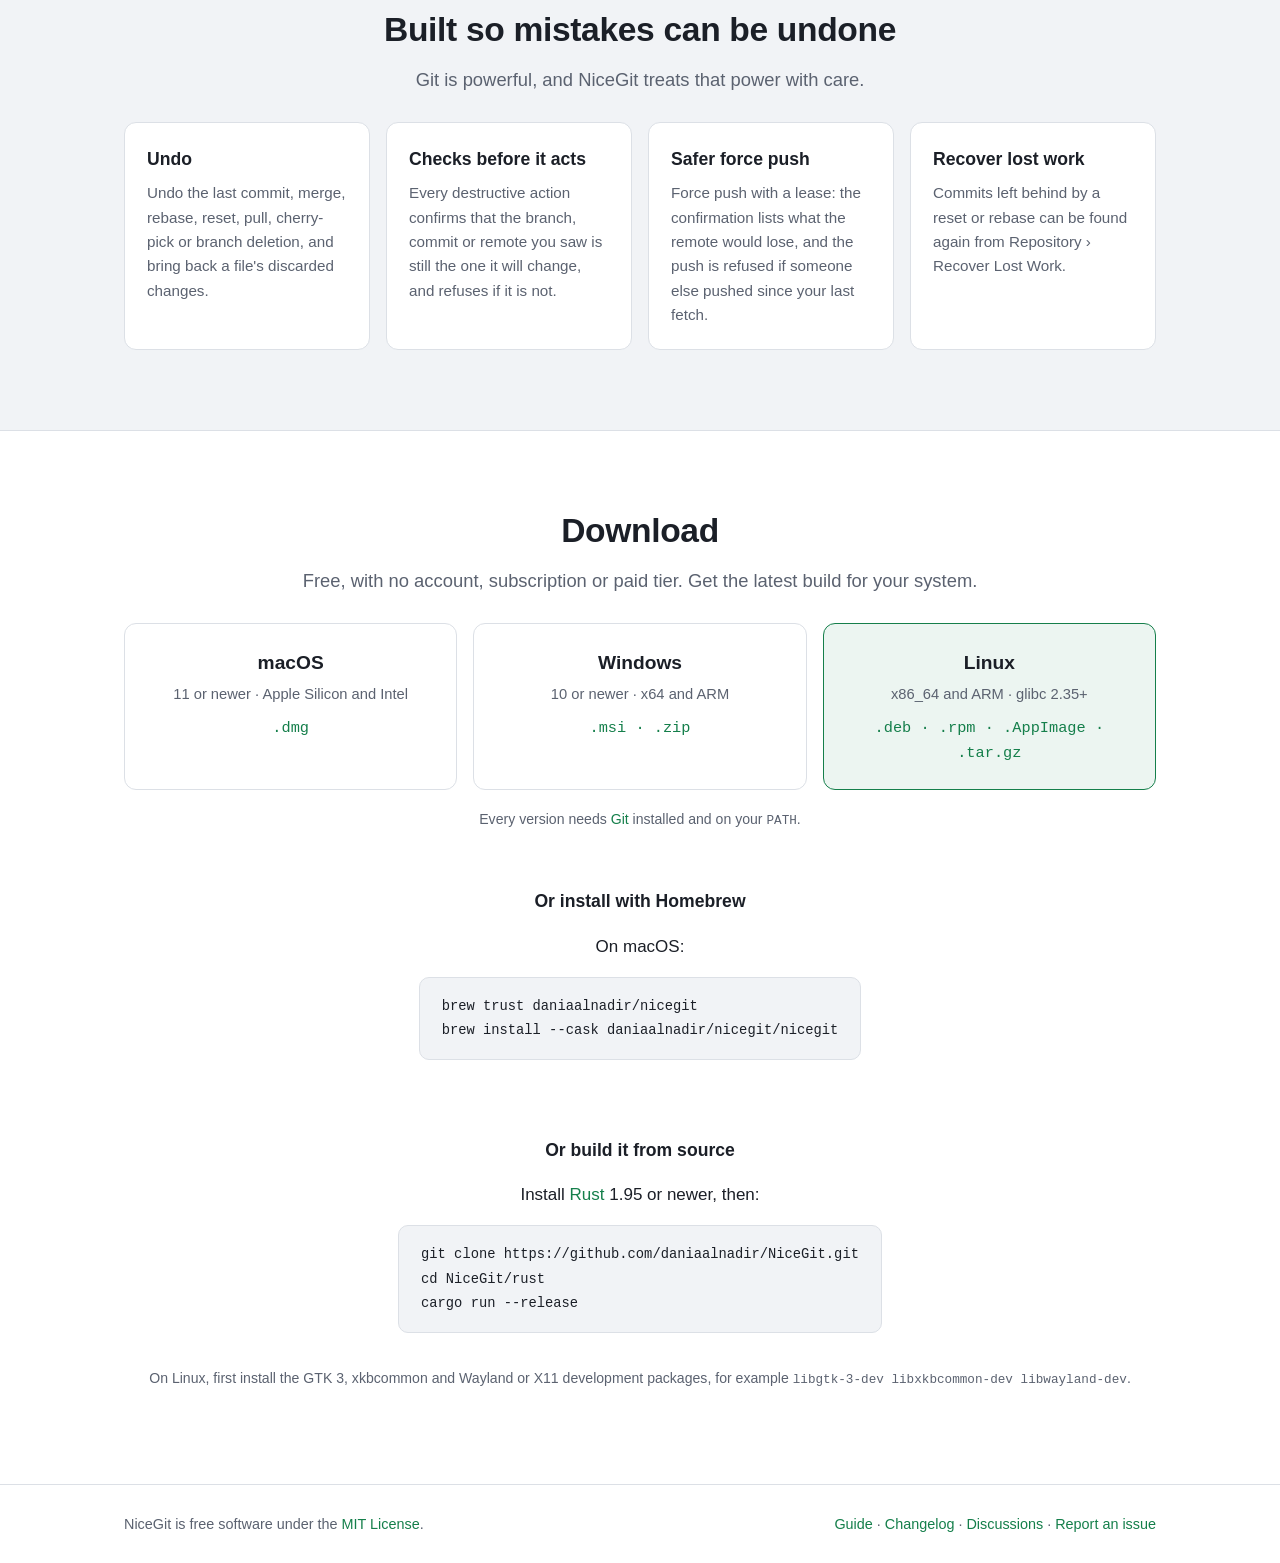
==== commit 42956715: "Add a Windows installer, ARM builds, and rpm and AppImage packages Windows releases gain an MSI inst" ====
--- a/site/index.html
+++ b/site/index.html
@@ -43,7 +43,7 @@
           <a class="button primary" id="download-primary" href="https://github.com/daniaalnadir/NiceGit/releases/latest">Download NiceGit</a>
           <a class="button" href="https://github.com/daniaalnadir/NiceGit">View the source</a>
         </div>
-        <p class="small muted" id="download-note">For macOS 11+, Windows 10+ and Linux (x86_64). Git must be installed.</p>
+        <p class="small muted" id="download-note">For macOS 11+, Windows 10+ and Linux, on Intel, AMD and ARM. Git must be installed.</p>
       </div>
       <div class="wrap wide">
         <figure class="shot hero-shot">
@@ -176,13 +176,13 @@
           </a>
           <a class="platform" data-os="windows" href="https://github.com/daniaalnadir/NiceGit/releases/latest">
             <strong>Windows</strong>
-            <span>10 or newer · 64-bit</span>
-            <code>.zip</code>
+            <span>10 or newer · x64 and ARM</span>
+            <code>.msi · .zip</code>
           </a>
           <a class="platform" data-os="linux" href="https://github.com/daniaalnadir/NiceGit/releases/latest">
             <strong>Linux</strong>
-            <span>Debian and Ubuntu, or any x86_64</span>
-            <code>.deb · .tar.gz</code>
+            <span>x86_64 and ARM · glibc 2.35+</span>
+            <code>.deb · .rpm · .AppImage · .tar.gz</code>
           </a>
         </div>
         <p class="muted small">Every version needs <a href="https://git-scm.com/downloads">Git</a> installed and on your <code>PATH</code>.</p>
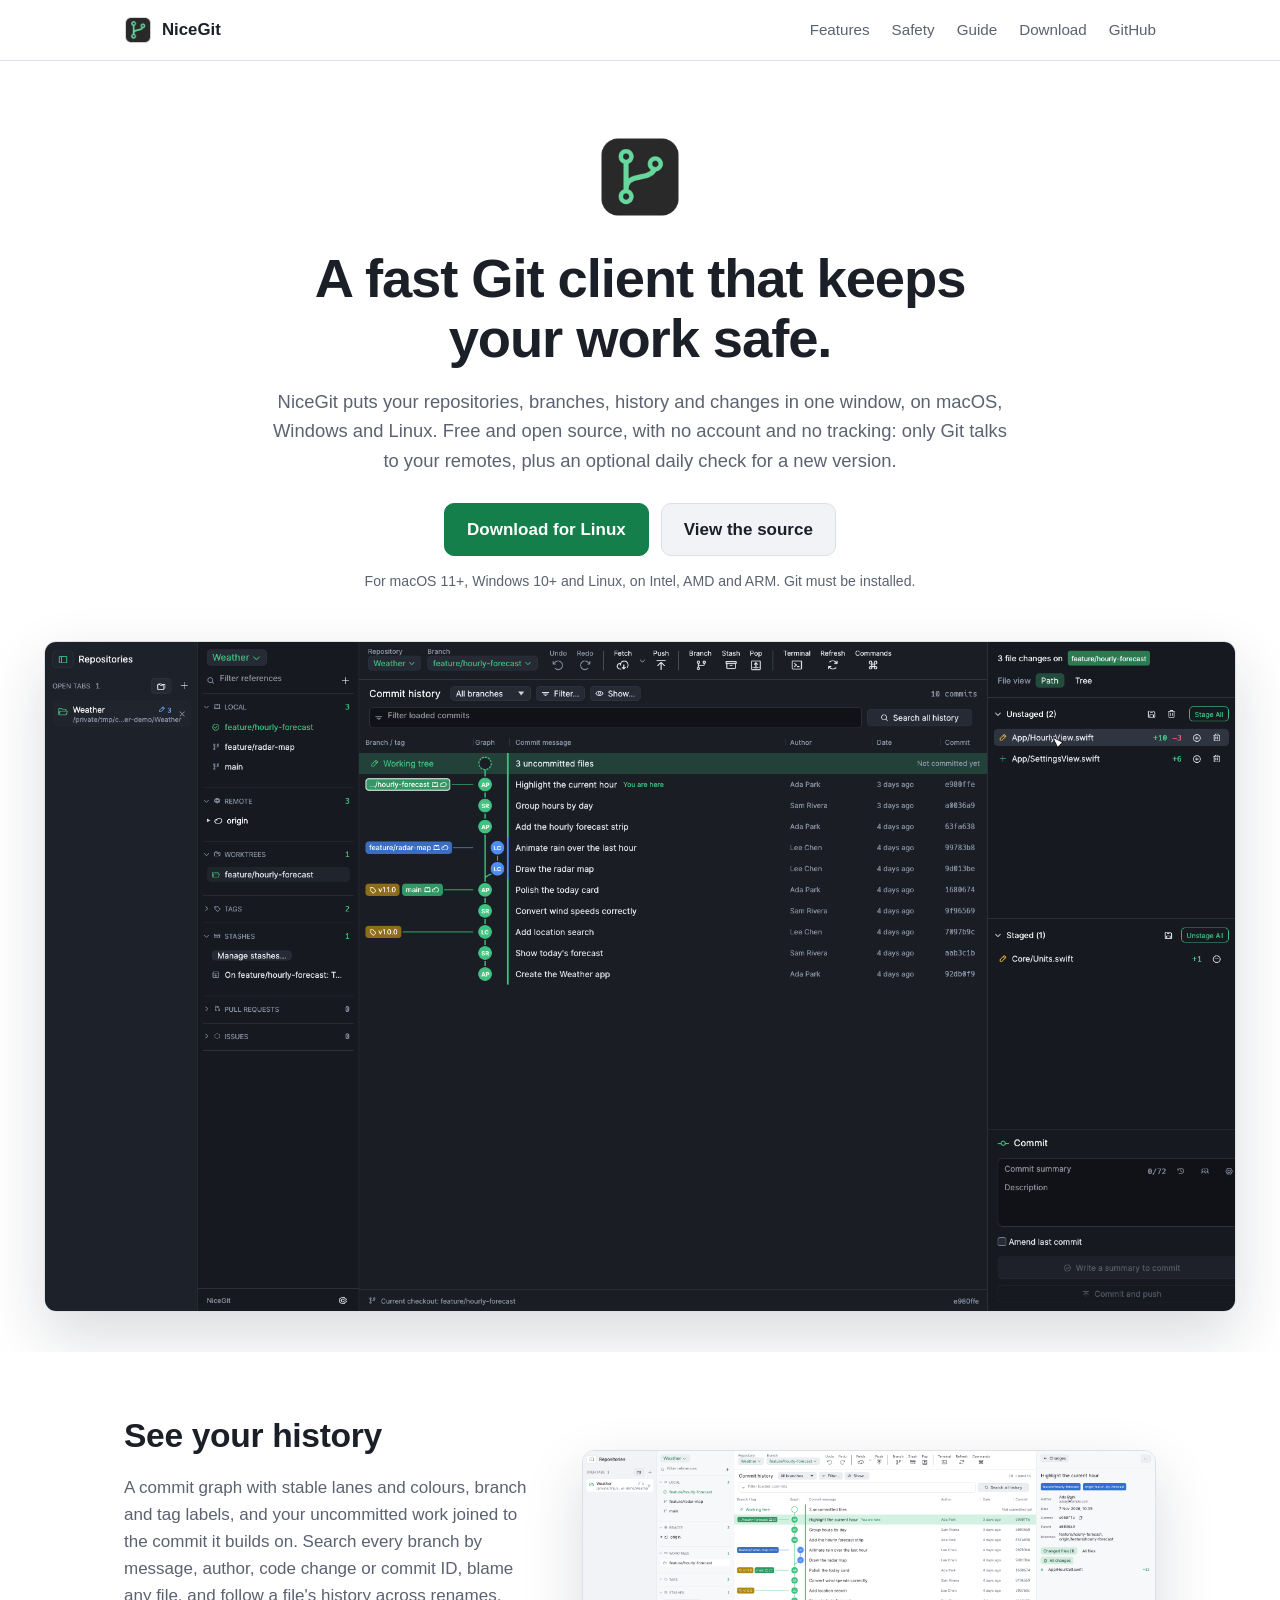
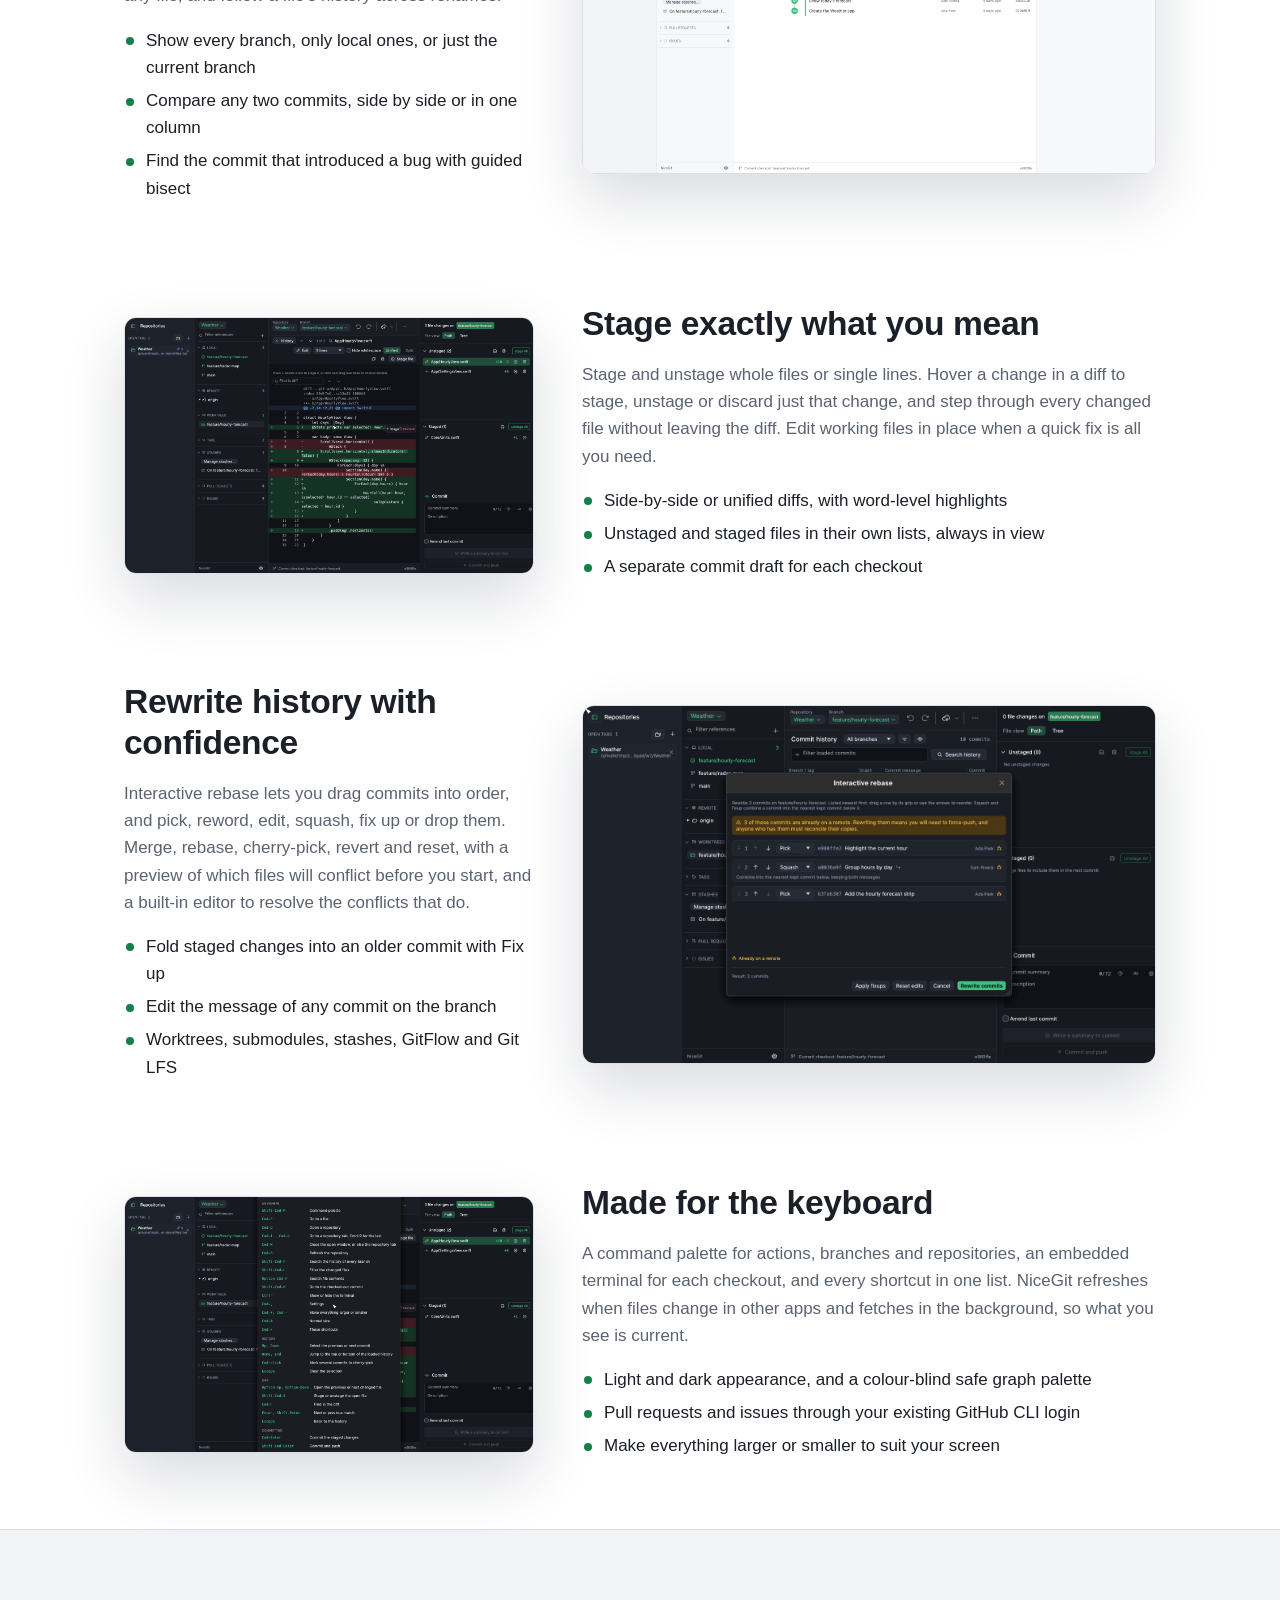
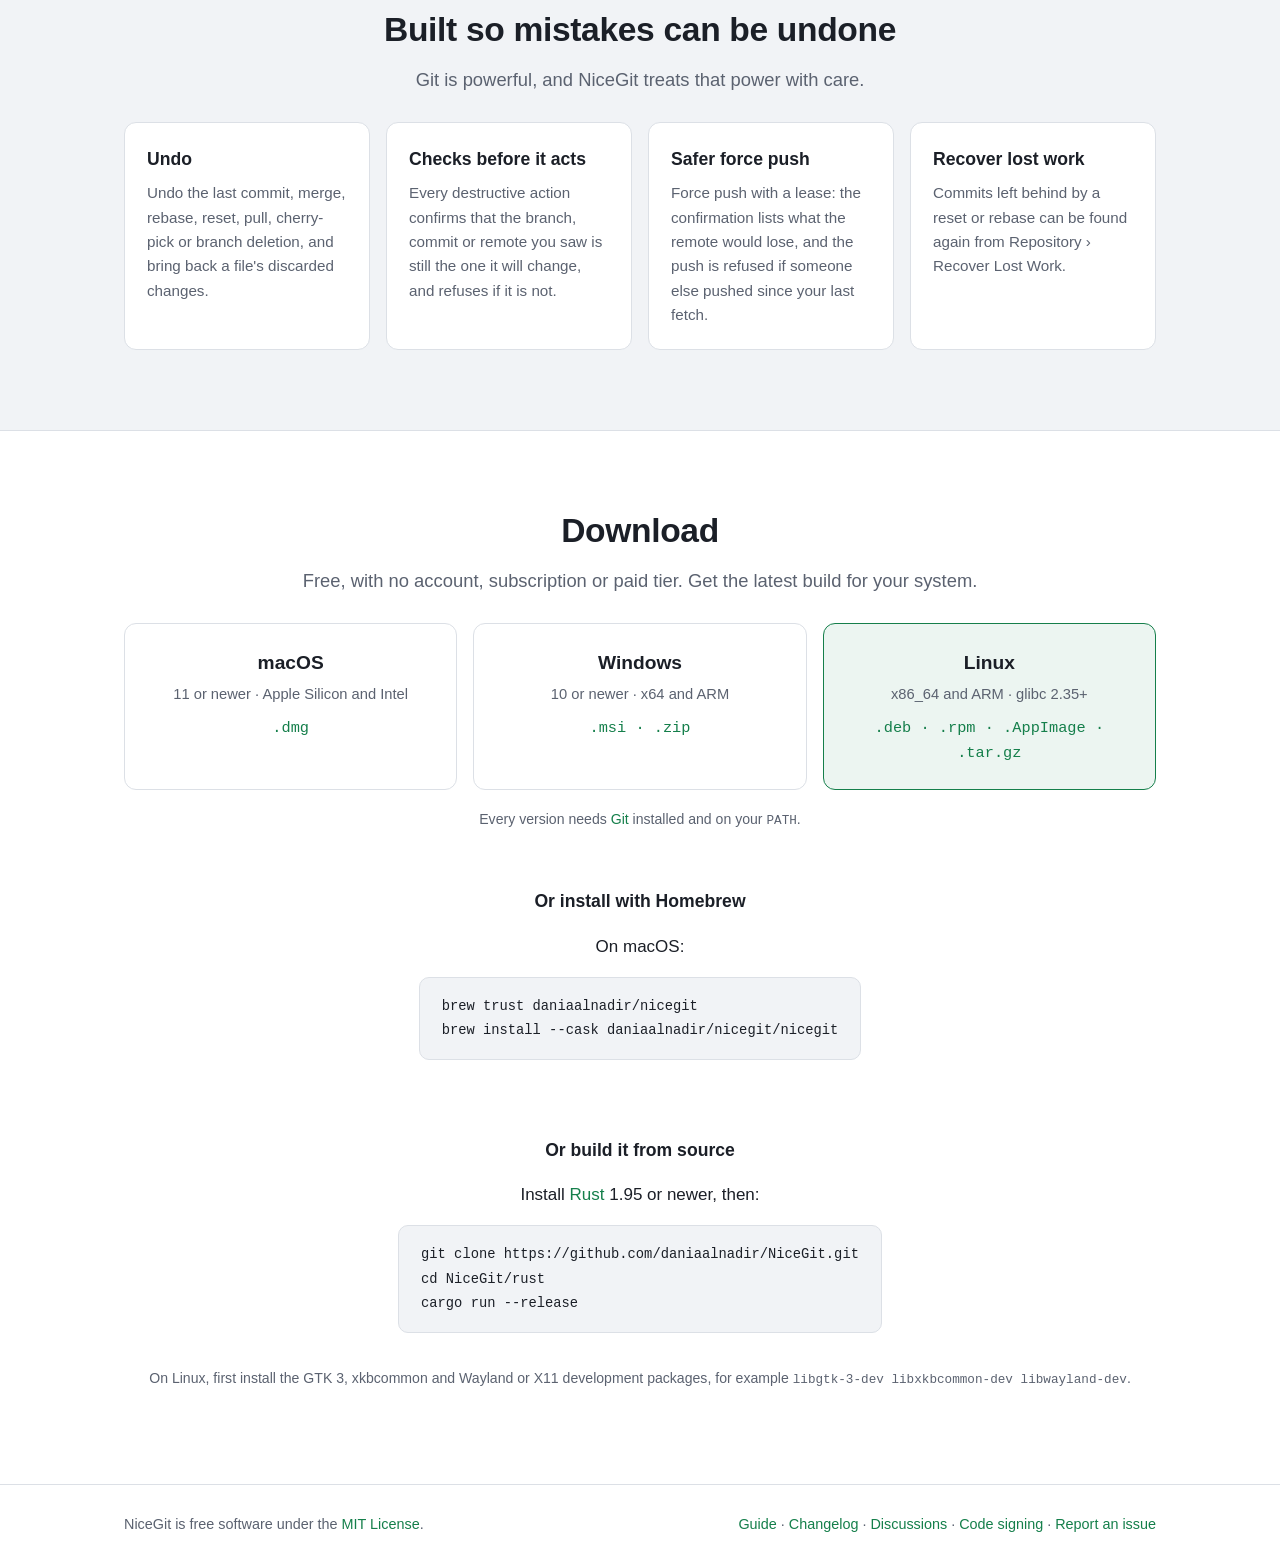
==== commit 77cbe6e3: "Sign Windows releases through SignPath Foundation Certificate authorities no longer issue code-signi" ====
--- a/site/index.html
+++ b/site/index.html
@@ -212,6 +212,7 @@
         <a href="guide.html">Guide</a> ·
         <a href="https://github.com/daniaalnadir/NiceGit/blob/main/CHANGELOG.md">Changelog</a> ·
         <a href="https://github.com/daniaalnadir/NiceGit/discussions">Discussions</a> ·
+        <a href="code-signing.html">Code signing</a> ·
         <a href="https://github.com/daniaalnadir/NiceGit/issues">Report an issue</a>
       </span>
     </div>
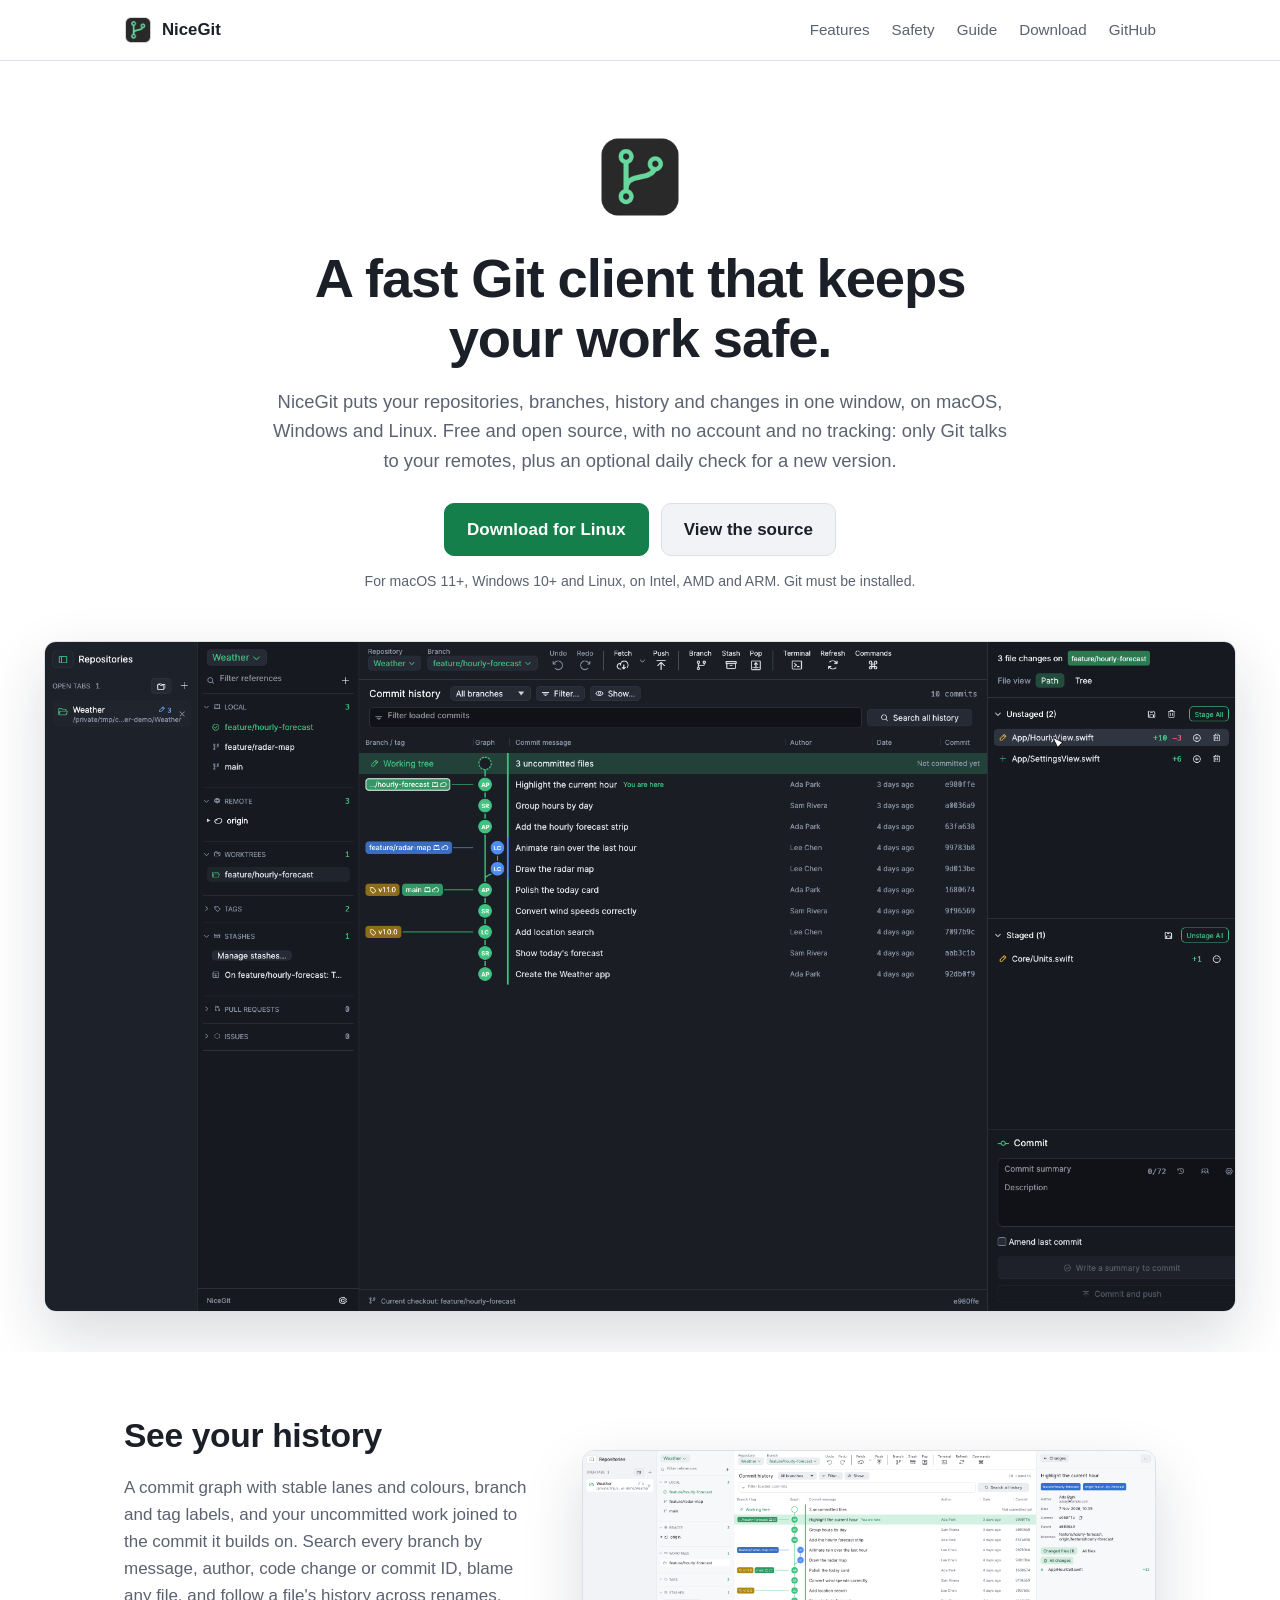
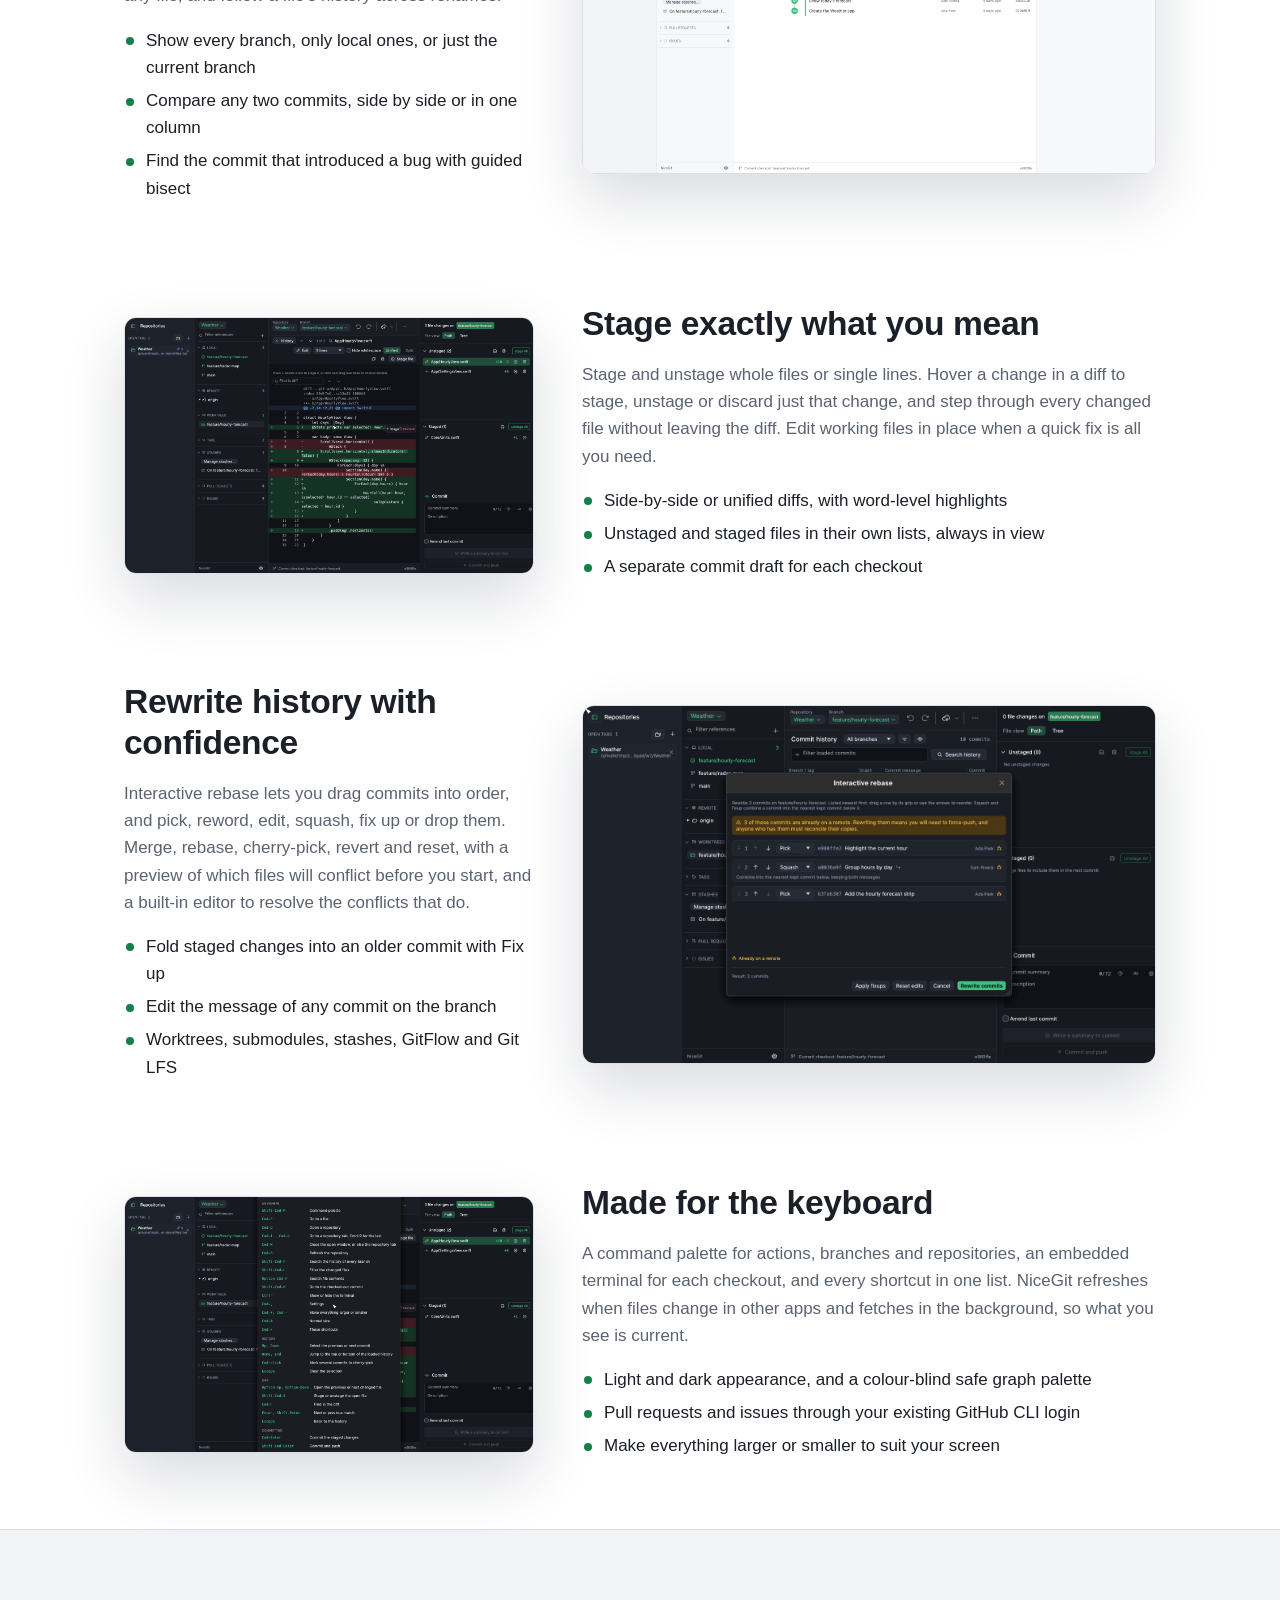
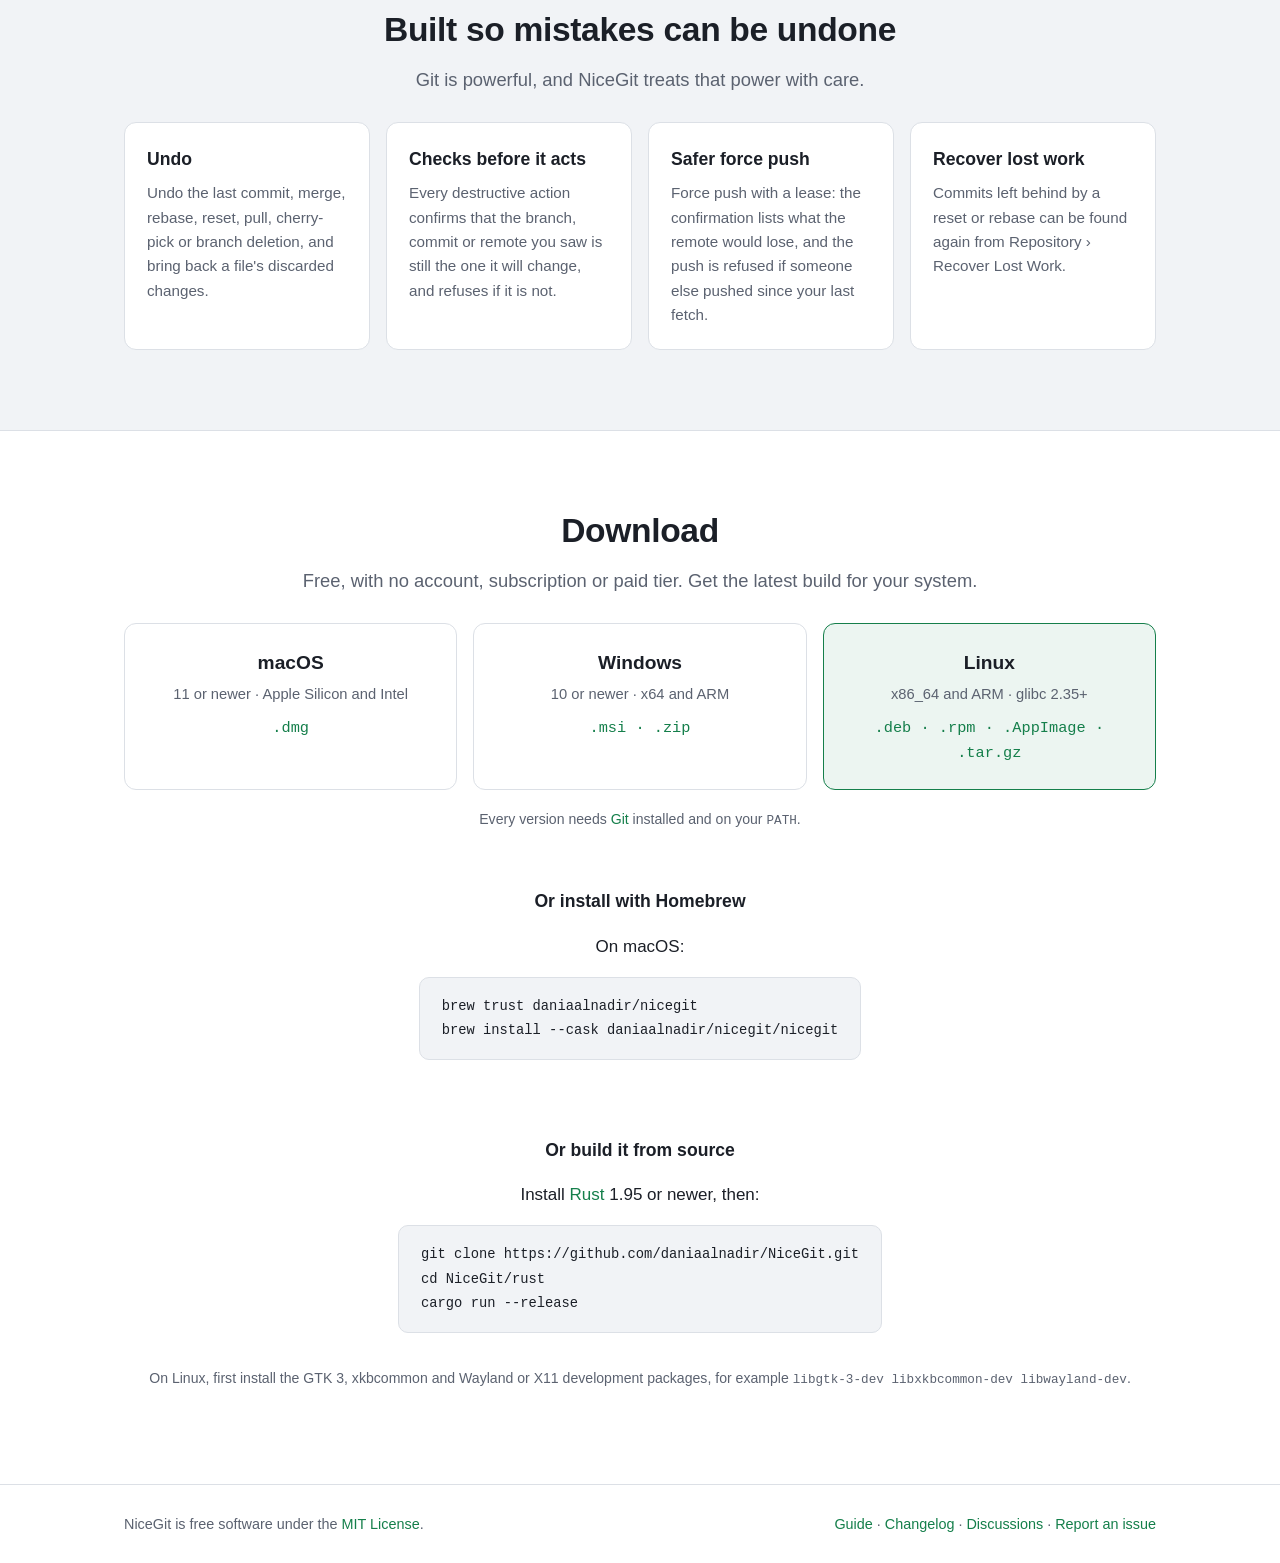
==== commit 1bcee768: "Remove the SignPath signing setup for now Windows releases build unsigned without the release enviro" ====
--- a/site/index.html
+++ b/site/index.html
@@ -212,7 +212,6 @@
         <a href="guide.html">Guide</a> ·
         <a href="https://github.com/daniaalnadir/NiceGit/blob/main/CHANGELOG.md">Changelog</a> ·
         <a href="https://github.com/daniaalnadir/NiceGit/discussions">Discussions</a> ·
-        <a href="code-signing.html">Code signing</a> ·
         <a href="https://github.com/daniaalnadir/NiceGit/issues">Report an issue</a>
       </span>
     </div>
